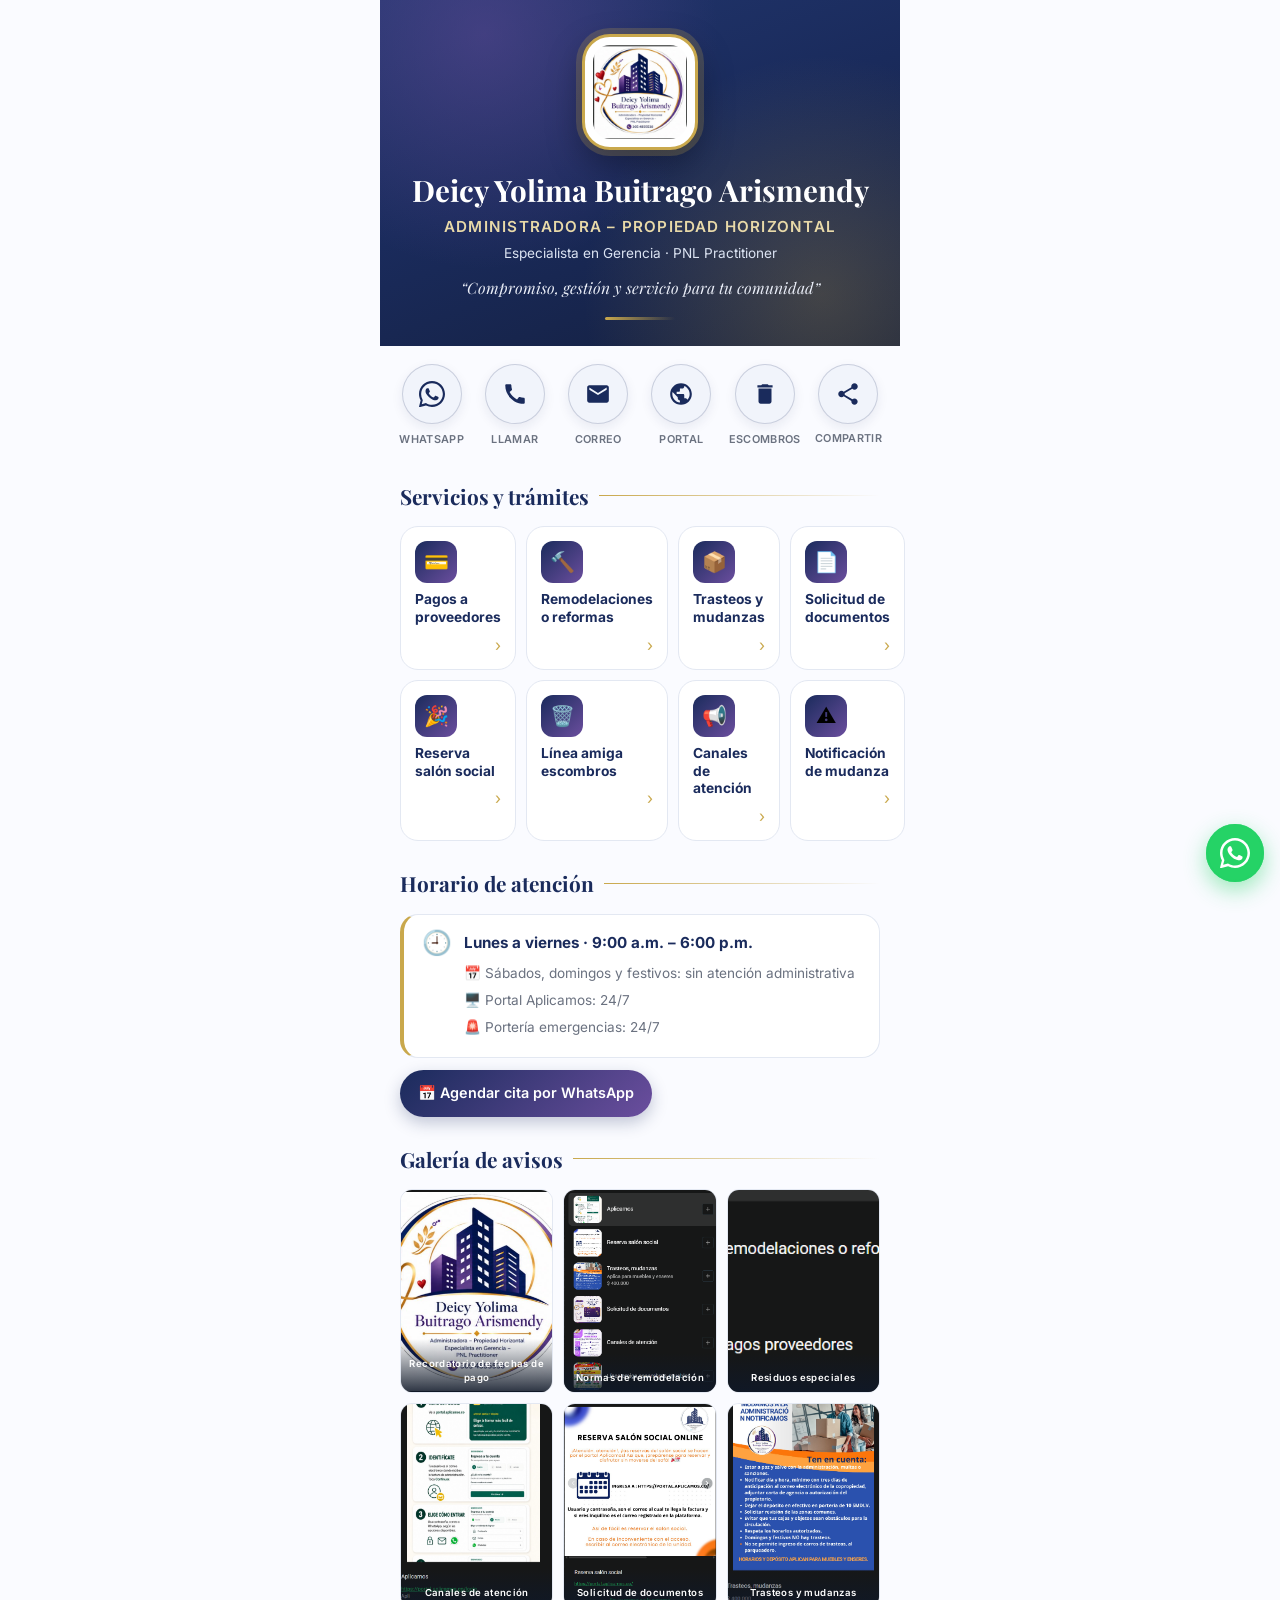
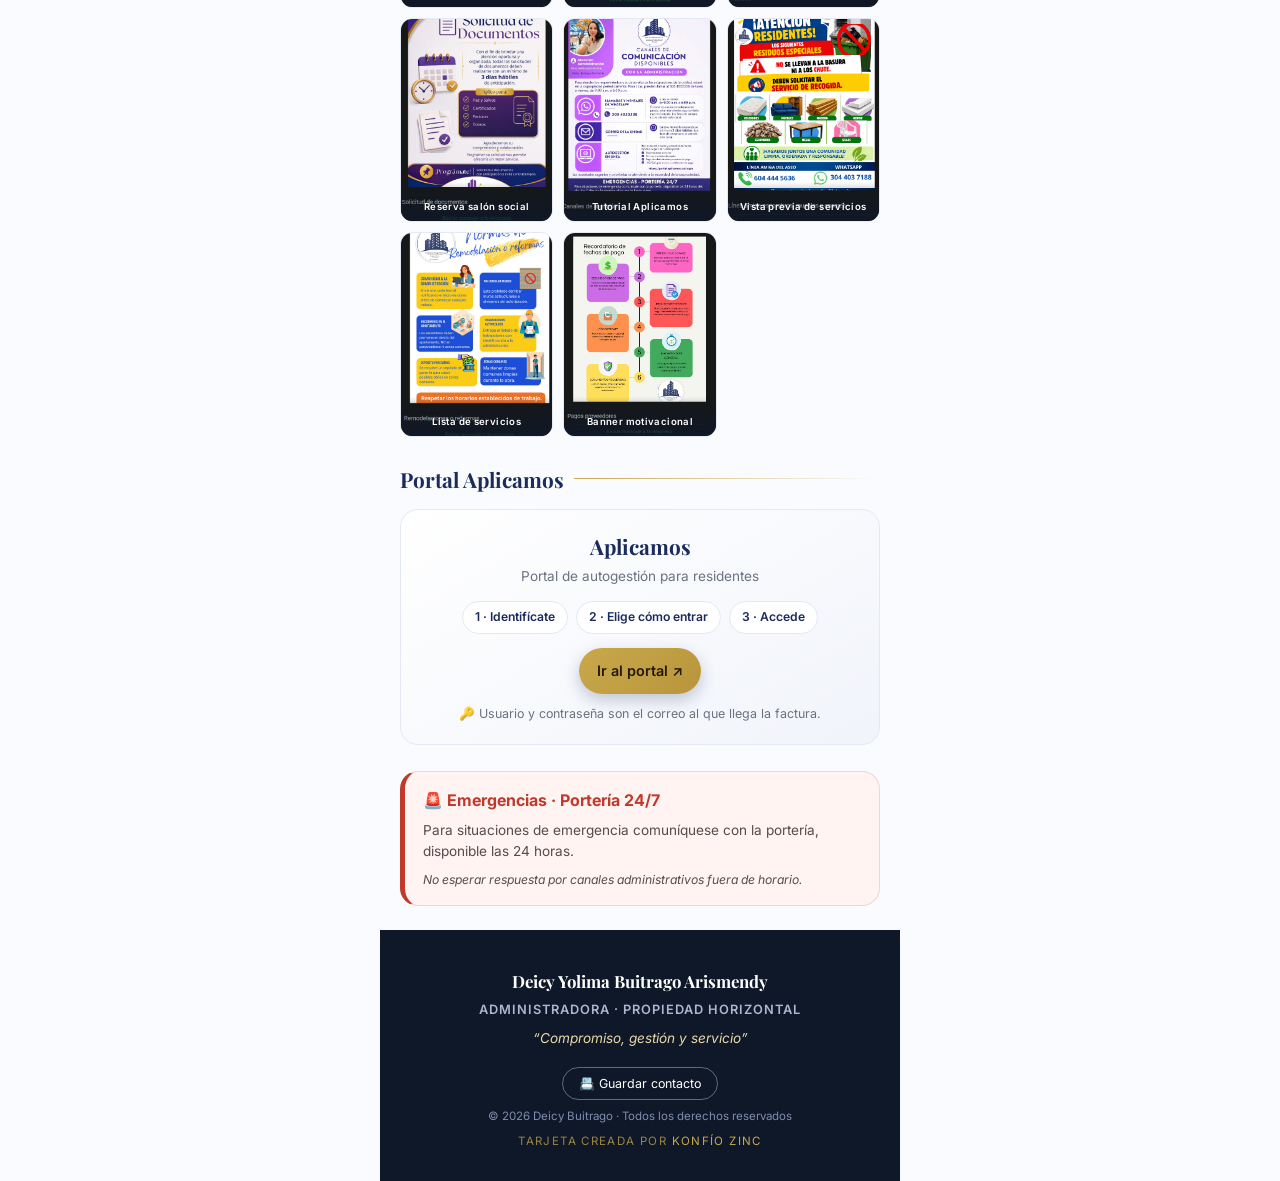
==== index.html @ 962574dc "Rediseño completo de la tarjeta Deicy Buitrago: PWA, servicios, horario, galería de avisos y portal " ====
<!DOCTYPE html>
<html lang="es">
<head>
<meta charset="UTF-8">
<meta name="viewport" content="width=device-width, initial-scale=1.0">
<title>Deicy Buitrago · Administradora Propiedad Horizontal</title>
<meta name="description" content="Tarjeta digital de Deicy Yolima Buitrago Arismendy, administradora de propiedad horizontal. Canales de atención, trámites, horarios y portal de autogestión.">
<meta name="theme-color" content="#1A2B5C">
<meta property="og:title" content="Deicy Buitrago · Administradora Propiedad Horizontal">
<meta property="og:description" content="Compromiso, gestión y servicio para tu comunidad. Canales de atención y trámites.">
<meta property="og:type" content="profile">
<meta property="og:image" content="assets/logo/logo-deicy.png">
<link rel="manifest" href="manifest.json">
<link rel="icon" type="image/png" href="assets/logo/icon-192.png">
<link rel="apple-touch-icon" href="assets/logo/icon-192.png">
<link rel="preconnect" href="https://fonts.googleapis.com">
<link rel="preconnect" href="https://fonts.gstatic.com" crossorigin>
<link href="https://fonts.googleapis.com/css2?family=Playfair+Display:wght@500;600;700&family=Inter:wght@400;500;600;700&display=swap" rel="stylesheet">
<style>
:root{
  --azul:#1A2B5C;
  --azul-osc:#0F1828;
  --morado:#6B4E9E;
  --dorado:#C9A84C;
  --dorado-suave:#E8D9A8;
  --fondo:#FAFBFF;
  --fondo-suave:#F1F4FB;
  --texto:#1A2B5C;
  --texto-sec:#6B7280;
  --blanco:#ffffff;
  --rojo:#C0392B;
  --borde:#E3E8F2;
  --radio:18px;
  --sombra:0 10px 30px rgba(26,43,92,.10);
  --t-titulo:'Playfair Display',serif;
  --t-cuerpo:'Inter',system-ui,sans-serif;
}
*{box-sizing:border-box;margin:0;padding:0}
html{scroll-behavior:smooth}
body{font-family:var(--t-cuerpo);background:var(--fondo);color:var(--texto);line-height:1.55;display:flex;justify-content:center}
button{font-family:var(--t-cuerpo)}
a{text-decoration:none;color:inherit}
img{max-width:100%}
:focus-visible{outline:3px solid var(--morado);outline-offset:2px;border-radius:6px}
.contenedor{width:100%;max-width:520px;min-height:100vh;background:var(--fondo)}

/* ── HERO ── */
.hero{position:relative;overflow:hidden;text-align:center;padding:34px 22px 26px;background:linear-gradient(160deg,#22366e 0%,var(--azul) 45%,#141f3e 100%);color:#fff}
.hero::before{content:"";position:absolute;inset:0;background:radial-gradient(circle at 20% 10%,rgba(107,78,158,.45),transparent 45%),radial-gradient(circle at 85% 85%,rgba(201,168,76,.25),transparent 45%)}
.hero *{position:relative}
.logo-hero{width:116px;height:116px;border-radius:28px;object-fit:contain;background:#fff;padding:8px;border:3px solid var(--dorado);box-shadow:0 0 0 6px rgba(201,168,76,.22),0 14px 34px rgba(0,0,0,.35)}
.nombre{font-family:var(--t-titulo);font-size:1.85rem;font-weight:700;margin-top:16px;line-height:1.15}
.cargo{font-size:.95rem;font-weight:600;letter-spacing:.08em;text-transform:uppercase;color:var(--dorado-suave);margin-top:8px}
.credenciales{font-size:.85rem;color:#dbe3f2;margin-top:5px}
.lema{font-family:var(--t-titulo);font-style:italic;font-size:.98rem;color:#e9edf7;margin-top:12px;padding:0 6px}
.sep{width:70px;height:3px;background:linear-gradient(90deg,var(--dorado),transparent);margin:16px auto 0;border-radius:3px}

/* ── ACCIONES ── */
.acciones{display:grid;grid-template-columns:repeat(3,1fr);gap:12px;padding:18px 16px 6px}
.accion{display:flex;flex-direction:column;align-items:center;gap:7px;cursor:pointer;background:none;border:none}
.icono-accion{width:60px;height:60px;border-radius:50%;display:flex;align-items:center;justify-content:center;background:var(--fondo-suave);border:1.5px solid rgba(26,43,92,.18);color:var(--azul);transition:transform .2s,box-shadow .2s,border-color .2s;box-shadow:0 4px 12px rgba(26,43,92,.08)}
.icono-accion svg{width:26px;height:26px}
.accion:hover .icono-accion{transform:translateY(-3px);border-color:var(--dorado);box-shadow:0 10px 22px rgba(26,43,92,.16)}
.accion-label{font-size:.68rem;font-weight:600;letter-spacing:.03em;text-align:center;color:var(--texto-sec);text-transform:uppercase}

/* ── SECCIONES ── */
.seccion{padding:26px 20px 0}
.titulo-seccion{font-family:var(--t-titulo);font-size:1.3rem;font-weight:700;color:var(--azul);display:flex;align-items:center;gap:10px;margin-bottom:14px}
.titulo-seccion::after{content:"";flex:1;height:1px;background:linear-gradient(90deg,var(--dorado),transparent)}

/* Servicios */
.grid-servicios{display:grid;grid-template-columns:repeat(2,1fr);gap:10px}
.servicio{display:flex;flex-direction:column;align-items:flex-start;gap:8px;background:#fff;border:1px solid var(--borde);border-radius:var(--radio);padding:14px;cursor:pointer;transition:transform .18s,box-shadow .18s,border-color .18s;text-align:left}
.servicio:hover{transform:translateY(-3px);box-shadow:var(--sombra);border-color:var(--dorado)}
.servicio-icono{width:42px;height:42px;border-radius:12px;background:linear-gradient(135deg,var(--azul),var(--morado));display:flex;align-items:center;justify-content:center;font-size:20px}
.servicio h3{font-size:.86rem;font-weight:700;color:var(--azul);line-height:1.3}
.servicio .flecha{margin-left:auto;color:var(--dorado);font-size:1rem}

/* Tarjeta horario */
.tarjeta-info{background:#fff;border:1px solid var(--borde);border-left:4px solid var(--dorado);border-radius:var(--radio);padding:16px 18px;display:flex;gap:12px;align-items:flex-start}
.tarjeta-info .icono{font-size:1.5rem;line-height:1}
.tarjeta-info h4{font-size:.95rem;color:var(--azul);margin-bottom:6px}
.tarjeta-info ul{list-style:none}
.tarjeta-info li{font-size:.85rem;color:var(--texto-sec);padding:3px 0}
.boton{display:inline-flex;align-items:center;gap:8px;background:linear-gradient(135deg,var(--azul),var(--morado));color:#fff;border:none;padding:12px 18px;border-radius:30px;font-weight:600;font-size:.9rem;cursor:pointer;box-shadow:0 6px 16px rgba(26,43,92,.25);transition:transform .18s,box-shadow .18s}
.boton:hover{transform:translateY(-2px);box-shadow:0 10px 24px rgba(26,43,92,.35)}
.boton-dorado{background:linear-gradient(135deg,var(--dorado),#b8953a);color:#231a04}

/* Galería */
.grid-galeria{display:grid;grid-template-columns:repeat(3,1fr);gap:10px}
.item-galeria{position:relative;border-radius:12px;overflow:hidden;border:1px solid var(--borde);background:#fff;cursor:pointer;aspect-ratio:3/4;transition:transform .18s,box-shadow .18s}
.item-galeria:hover{transform:translateY(-3px);box-shadow:var(--sombra)}
.item-galeria img{width:100%;height:100%;object-fit:cover;display:block}
.item-galeria .pie{position:absolute;left:0;right:0;bottom:0;padding:18px 6px 6px;background:linear-gradient(transparent,rgba(15,24,40,.88));color:#fff;font-size:.6rem;font-weight:600;text-align:center;letter-spacing:.04em}

/* Portal Aplicamos */
.portal{background:linear-gradient(150deg,#fff 0%,var(--fondo-suave) 100%);border:1px solid var(--borde);border-radius:var(--radio);padding:20px;text-align:center}
.portal .marca{font-family:var(--t-titulo);font-size:1.3rem;font-weight:700;color:var(--azul)}
.portal .pasos{display:flex;gap:8px;justify-content:center;flex-wrap:wrap;margin:14px 0}
.paso{background:#fff;border:1px solid var(--borde);border-radius:30px;padding:6px 12px;font-size:.76rem;font-weight:600;color:var(--azul)}
.portal .nota{font-size:.78rem;color:var(--texto-sec);margin-top:10px}

/* Emergencias */
.emergencia{background:#FFF4F2;border:1px solid #F3D6D1;border-left:5px solid var(--rojo);border-radius:var(--radio);padding:16px 18px}
.emergencia h3{color:var(--rojo);font-size:1rem;margin-bottom:8px}
.emergencia p{font-size:.85rem;color:#5b4a47}
.emergencia .nota{margin-top:8px;font-size:.76rem;font-style:italic}

/* Footer */
.footer{text-align:center;padding:26px 20px 30px;margin-top:24px;background:var(--azul-osc);color:#cdd6ea}
.footer .nombre{font-family:var(--t-titulo);font-size:1.05rem;color:#fff}
.footer .cargo{font-size:.8rem;color:#aab6d2}
.footer .frase{font-style:italic;font-size:.85rem;color:var(--dorado-suave);margin:8px 0}
.footer .copy{font-size:.72rem;color:#7e8cb0;margin-top:8px}
.footer .konfio{font-size:.72rem;color:rgba(201,168,76,.75);margin-top:8px;letter-spacing:.12em;text-transform:uppercase}
.footer .konfio a{color:var(--dorado)}
.btn-vcard{display:inline-block;margin-top:10px;background:transparent;border:1px solid rgba(255,255,255,.35);color:#fff;padding:8px 16px;border-radius:30px;font-size:.78rem;cursor:pointer}

/* WhatsApp flotante */
.wa{position:fixed;right:16px;bottom:18px;z-index:60;width:58px;height:58px;border-radius:50%;background:#25D366;display:flex;align-items:center;justify-content:center;box-shadow:0 8px 22px rgba(37,211,102,.45)}
.wa svg{width:30px;height:30px;fill:#fff}
.wa::before,.wa::after{content:"";position:absolute;inset:0;border-radius:50%;border:2px solid rgba(37,211,102,.6);animation:anillo 2.2s ease-out infinite}
.wa::after{animation-delay:1.1s;border-color:rgba(37,211,102,.4)}
@keyframes anillo{0%{transform:scale(1);opacity:.8}100%{transform:scale(1.8);opacity:0}}

/* ── MODAL ── */
.overlay{position:fixed;inset:0;z-index:200;background:rgba(10,16,32,.72);display:none;align-items:flex-end;justify-content:center;backdrop-filter:blur(4px)}
.overlay.activo{display:flex}
.sheet{width:100%;max-width:520px;max-height:86vh;overflow-y:auto;background:#fff;border-top:3px solid var(--dorado);border-radius:22px 22px 0 0;padding:20px 20px 34px;animation:subir .3s ease}
@keyframes subir{from{transform:translateY(100%)}to{transform:translateY(0)}}
.sheet .cerrar{margin-left:auto;display:block;background:var(--fondo-suave);border:none;border-radius:50%;width:32px;height:32px;font-size:1rem;cursor:pointer;color:var(--texto-sec)}
.sheet .modal-icono{width:54px;height:54px;border-radius:14px;background:linear-gradient(135deg,var(--azul),var(--morado));display:flex;align-items:center;justify-content:center;font-size:26px}
.sheet h3{font-family:var(--t-titulo);font-size:1.25rem;color:var(--azul);margin:10px 0 6px}
.sheet .desc{font-size:.9rem;color:var(--texto-sec)}
.sheet .puntos{margin:12px 0 16px;list-style:none}
.sheet .puntos li{position:relative;padding:6px 0 6px 20px;font-size:.88rem;color:var(--texto)}
.sheet .puntos li::before{content:"◆";position:absolute;left:0;color:var(--dorado);font-size:.7rem;top:9px}
.sheet .imagen-grande{width:100%;border-radius:14px;border:1px solid var(--borde)}
.sheet .sub-galeria{font-size:.82rem;color:var(--texto-sec);margin-top:8px}

@media(min-width:768px){
  .overlay{align-items:center;padding:20px}
  .sheet{border-radius:22px;border:1px solid var(--borde)}
  .acciones{grid-template-columns:repeat(6,1fr)}
  .grid-servicios{grid-template-columns:repeat(4,1fr)}
}
@media(max-width:640px){
  .grid-galeria{grid-template-columns:repeat(2,1fr)}
}
@media(prefers-reduced-motion:reduce){
  *{animation:none!important;transition:none!important}
}
</style>
</head>
<body>
<div class="contenedor">

  <!-- HERO -->
  <header class="hero">
    <img class="logo-hero" src="assets/logo/logo-deicy.png" alt="Logo de Deicy Buitrago" decoding="async"
         onerror="this.src='data:image/svg+xml,%3Csvg xmlns=%22http://www.w3.org/2000/svg%22 width=%22200%22 height=%22200%22%3E%3Crect width=%22200%22 height=%22200%22 fill=%22%231A2B5C%22/%3E%3Ctext x=%22100%22 y=%22110%22 font-size=%2250%22 font-family=%22Georgia%22 fill=%22%23C9A84C%22 text-anchor=%22middle%22 font-weight=%22bold%22%3EDB%3C/text%3E%3C/svg%3E'">
    <h1 class="nombre" id="c-nombre">Deicy Yolima Buitrago Arismendy</h1>
    <p class="cargo" id="c-cargo">Administradora · Propiedad Horizontal</p>
    <p class="credenciales" id="c-credenciales">Especialista en Gerencia · PNL Practitioner</p>
    <p class="lema" id="c-lema">“Compromiso, gestión y servicio para tu comunidad”</p>
    <div class="sep"></div>
  </header>

  <!-- ACCIONES -->
  <nav class="acciones" aria-label="Acciones de contacto">
    <a class="accion" href="https://wa.me/573054855538?text=Hola%20Deicy%2C%20necesito%20asesor%C3%ADa" target="_blank" rel="noopener">
      <span class="icono-accion"><svg viewBox="0 0 24 24" fill="currentColor"><path d="M12 0C5.37 0 0 5.37 0 12c0 2.13.56 4.13 1.53 5.86L.06 23.5a.5.5 0 0 0 .61.63l5.79-1.52A11.95 11.95 0 0 0 12 24c6.63 0 12-5.37 12-12S18.63 0 12 0zm0 22c-1.91 0-3.7-.51-5.23-1.41l-.38-.22-3.88 1.02 1.04-3.78-.24-.39A9.96 9.96 0 0 1 2 12C2 6.48 6.48 2 12 2s10 4.48 10 10-4.48 10-10 10zm5.47-7.38c-.3-.15-1.76-.87-2.03-.97-.27-.1-.47-.15-.67.15-.2.3-.77.97-.94 1.16-.17.2-.35.22-.64.08-.3-.15-1.26-.46-2.39-1.48-.88-.79-1.48-1.76-1.65-2.06-.17-.3-.02-.46.13-.6.13-.14.3-.35.44-.52.15-.18.2-.3.3-.5.1-.2.05-.37-.03-.52-.07-.15-.67-1.61-.92-2.21-.24-.58-.49-.5-.67-.51h-.57c-.2 0-.52.07-.79.37-.27.3-1.04 1.02-1.04 2.48s1.07 2.88 1.21 3.07c.15.2 2.1 3.2 5.08 4.49.71.31 1.26.49 1.69.63.71.23 1.36.2 1.87.12.57-.09 1.76-.72 2-1.41.25-.7.25-1.29.17-1.41-.07-.13-.27-.2-.57-.35z"/></svg></span>
      <span class="accion-label">WhatsApp</span>
    </a>
    <a class="accion" href="tel:+573054855538">
      <span class="icono-accion"><svg viewBox="0 0 24 24" fill="currentColor"><path d="M20.01 15.38c-1.23 0-2.42-.2-3.53-.56-.35-.12-.74-.03-1.01.24l-1.57 1.97c-2.83-1.35-5.48-3.9-6.89-6.83l1.95-1.66c.27-.28.35-.67.24-1.02-.37-1.12-.56-2.3-.56-3.53 0-.54-.45-.99-.99-.99H4.19C3.65 3 3 3.24 3 3.99 3 13.28 10.73 21 20.01 21c.71 0 .99-.63.99-1.18v-3.45c0-.54-.45-.99-.99-.99z"/></svg></span>
      <span class="accion-label">Llamar</span>
    </a>
    <a class="accion" href="mailto:administracion@deicybuitrago.com">
      <span class="icono-accion"><svg viewBox="0 0 24 24" fill="currentColor"><path d="M20 4H4c-1.1 0-2 .9-2 2v12c0 1.1.9 2 2 2h16c1.1 0 2-.9 2-2V6c0-1.1-.9-2-2-2zm0 4-8 5-8-5V6l8 5 8-5v2z"/></svg></span>
      <span class="accion-label">Correo</span>
    </a>
    <a class="accion" href="https://portal.aplicamos.co/login" target="_blank" rel="noopener">
      <span class="icono-accion"><svg viewBox="0 0 24 24" fill="currentColor"><path d="M12 2C6.48 2 2 6.48 2 12s4.48 10 10 10 10-4.48 10-10S17.52 2 12 2zm-1 17.93c-3.95-.49-7-3.85-7-7.93 0-.62.08-1.21.21-1.79L9 15v1c0 1.1.9 2 2 2v1.93zm6.9-2.54c-.26-.81-1-1.39-1.9-1.39h-1v-3c0-.55-.45-1-1-1H8v-2h2c.55 0 1-.45 1-1V7h2c1.1 0 2-.9 2-2v-.41c2.93 1.19 5 4.06 5 7.41 0 2.08-.8 3.97-2.1 5.39z"/></svg></span>
      <span class="accion-label">Portal</span>
    </a>
    <a class="accion" href="https://wa.me/573044037188?text=Hola%2C%20necesito%20recoger%20escombros" target="_blank" rel="noopener">
      <span class="icono-accion"><svg viewBox="0 0 24 24" fill="currentColor"><path d="M6 19c0 1.1.9 2 2 2h8c1.1 0 2-.9 2-2V7H6v12zM19 4h-3.5l-1-1h-5l-1 1H5v2h14V4z"/></svg></span>
      <span class="accion-label">Escombros</span>
    </a>
    <button class="accion" type="button" id="btnCompartir">
      <span class="icono-accion"><svg viewBox="0 0 24 24" fill="currentColor"><path d="M18 16.08c-.76 0-1.44.3-1.96.77L8.91 12.7c.05-.23.09-.46.09-.7s-.04-.47-.09-.7l7.05-4.11c.54.5 1.25.81 2.04.81 1.66 0 3-1.34 3-3s-1.34-3-3-3-3 1.34-3 3c0 .24.04.47.09.7L8.04 9.81C7.5 9.31 6.79 9 6 9c-1.66 0-3 1.34-3 3s1.34 3 3 3c.79 0 1.5-.31 2.04-.81l7.12 4.16c-.05.21-.08.43-.08.65 0 1.61 1.31 2.92 2.92 2.92s2.92-1.31 2.92-2.92-1.31-2.92-2.92-2.92z"/></svg></span>
      <span class="accion-label">Compartir</span>
    </button>
  </nav>

  <!-- SERVICIOS -->
  <section class="seccion" aria-labelledby="titulo-servicios">
    <h2 class="titulo-seccion" id="titulo-servicios">Servicios y trámites</h2>
    <div class="grid-servicios" id="gridServicios"></div>
  </section>

  <!-- HORARIO -->
  <section class="seccion" aria-labelledby="titulo-horario">
    <h2 class="titulo-seccion" id="titulo-horario">Horario de atención</h2>
    <div class="tarjeta-info">
      <span class="icono" aria-hidden="true">🕘</span>
      <div>
        <h4>Lunes a viernes · 9:00 a.m. – 6:00 p.m.</h4>
        <ul>
          <li>📅 Sábados, domingos y festivos: sin atención administrativa</li>
          <li>🖥️ Portal Aplicamos: 24/7</li>
          <li>🚨 Portería emergencias: 24/7</li>
        </ul>
      </div>
    </div>
    <a class="boton" style="margin-top:12px;" href="https://wa.me/573054855538?text=Hola%20Deicy%2C%20quisiera%20agendar%20una%20cita" target="_blank" rel="noopener">📅 Agendar cita por WhatsApp</a>
  </section>

  <!-- GALERÍA -->
  <section class="seccion" aria-labelledby="titulo-galeria">
    <h2 class="titulo-seccion" id="titulo-galeria">Galería de avisos</h2>
    <div class="grid-galeria" id="gridGaleria"></div>
  </section>

  <!-- PORTAL APLICAMOS -->
  <section class="seccion" aria-labelledby="titulo-portal">
    <h2 class="titulo-seccion" id="titulo-portal">Portal Aplicamos</h2>
    <div class="portal">
      <div class="marca">Aplicamos</div>
      <p class="desc" style="font-size:.85rem;color:var(--texto-sec);margin-top:4px;">Portal de autogestión para residentes</p>
      <div class="pasos">
        <span class="paso">1 · Identifícate</span>
        <span class="paso">2 · Elige cómo entrar</span>
        <span class="paso">3 · Accede</span>
      </div>
      <a class="boton boton-dorado" href="https://portal.aplicamos.co/login" target="_blank" rel="noopener">Ir al portal ↗</a>
      <p class="nota">🔑 Usuario y contraseña son el correo al que llega la factura.</p>
    </div>
  </section>

  <!-- EMERGENCIAS -->
  <section class="seccion" aria-labelledby="titulo-emergencia">
    <div class="emergencia">
      <h3 id="titulo-emergencia">🚨 Emergencias · Portería 24/7</h3>
      <p>Para situaciones de emergencia comuníquese con la portería, disponible las 24 horas.</p>
      <p class="nota">No esperar respuesta por canales administrativos fuera de horario.</p>
    </div>
  </section>

  <!-- FOOTER -->
  <footer class="footer">
    <div class="nombre">Deicy Yolima Buitrago Arismendy</div>
    <div class="cargo">Administradora · Propiedad Horizontal</div>
    <div class="frase">“Compromiso, gestión y servicio”</div>
    <button class="btn-vcard" type="button" id="btnVcard">📇 Guardar contacto</button>
    <div class="copy">© <span id="anio"></span> Deicy Buitrago · Todos los derechos reservados</div>
    <div class="konfio">Tarjeta creada por <a href="https://konfiozinc.github.io" target="_blank" rel="noopener">KONFÍO ZINC</a></div>
  </footer>

</div>

<!-- WHATSAPP FLOTANTE -->
<a class="wa" href="https://wa.me/573054855538?text=Hola%20Deicy%2C%20necesito%20asesor%C3%ADa" target="_blank" rel="noopener" aria-label="WhatsApp administración">
  <svg viewBox="0 0 24 24"><path d="M12 0C5.37 0 0 5.37 0 12c0 2.13.56 4.13 1.53 5.86L.06 23.5a.5.5 0 0 0 .61.63l5.79-1.52A11.95 11.95 0 0 0 12 24c6.63 0 12-5.37 12-12S18.63 0 12 0zm0 22c-1.91 0-3.7-.51-5.23-1.41l-.38-.22-3.88 1.02 1.04-3.78-.24-.39A9.96 9.96 0 0 1 2 12C2 6.48 6.48 2 12 2s10 4.48 10 10-4.48 10-10 10zm5.47-7.38c-.3-.15-1.76-.87-2.03-.97-.27-.1-.47-.15-.67.15-.2.3-.77.97-.94 1.16-.17.2-.35.22-.64.08-.3-.15-1.26-.46-2.39-1.48-.88-.79-1.48-1.76-1.65-2.06-.17-.3-.02-.46.13-.6.13-.14.3-.35.44-.52.15-.18.2-.3.3-.5.1-.2.05-.37-.03-.52-.07-.15-.67-1.61-.92-2.21-.24-.58-.49-.5-.67-.51h-.57c-.2 0-.52.07-.79.37-.27.3-1.04 1.02-1.04 2.48s1.07 2.88 1.21 3.07c.15.2 2.1 3.2 5.08 4.49.71.31 1.26.49 1.69.63.71.23 1.36.2 1.87.12.57-.09 1.76-.72 2-1.41.25-.7.25-1.29.17-1.41-.07-.13-.27-.2-.57-.35z"/></svg>
</a>

<!-- MODAL -->
<div class="overlay" id="overlay" role="dialog" aria-modal="true" aria-label="Detalle">
  <div class="sheet">
    <button class="cerrar" id="btnCerrar" type="button" aria-label="Cerrar">✕</button>
    <div id="modalBody"></div>
  </div>
</div>

<script>
'use strict';
// ── Datos por defecto (espejo de data/*.json; se sobreescriben si hay servidor) ──
var CONFIG = {
  nombre: 'Deicy Yolima Buitrago Arismendy',
  cargo: 'Administradora · Propiedad Horizontal',
  credenciales: 'Especialista en Gerencia · PNL Practitioner',
  lema: 'Compromiso, gestión y servicio para tu comunidad',
  telefono: '3054855538',
  whatsapp: '573054855538',
  fijo: '6044445636',
  whatsappEscombros: '573044037188',
  email: 'administracion@deicybuitrago.com',
  portal: { nombre: 'Aplicamos', descripcion: 'Portal de autogestión para residentes', nota: 'Usuario y contraseña son el correo al que llega la factura', url: 'https://portal.aplicamos.co/login' },
  horario: { dias: 'Lunes a viernes', hora: '9:00 a.m. – 6:00 p.m.', nota: 'Sábados, domingos y festivos sin atención administrativa' },
  emergencias: { titulo: 'Emergencias · Portería 24/7', descripcion: 'Para situaciones de emergencia comuníquese con la portería, disponible las 24 horas.', nota: 'No esperar respuesta por canales administrativos fuera de horario.' },
  marca: 'KONFÍO ZINC',
  konfioUrl: 'https://konfiozinc.github.io'
};

var SERVICIOS = [
  { id:'pagos', icono:'💳', titulo:'Pagos a proveedores', descripcion:'Ciclos de pago, requisitos y envío de facturas.', puntos:['Ciclos de pago','Requisitos para radicar facturas','Envío de soportes al correo','Seguimiento del estado'] },
  { id:'remodelaciones', icono:'🔨', titulo:'Remodelaciones o reformas', descripcion:'Normas, permisos y depósitos para obras.', puntos:['Normas internas','Permisos y autorización','Depósito de garantía','Horarios permitidos'] },
  { id:'trasteos', icono:'📦', titulo:'Trasteos y mudanzas', descripcion:'Horarios, depósito y requisitos.', puntos:['Horarios autorizados','Depósito (10 SMDLV)','Reserva de ascensor','Notificación previa'] },
  { id:'documentos', icono:'📄', titulo:'Solicitud de documentos', descripcion:'Paz y salvo, certificados, facturas y cobros.', puntos:['Paz y salvo','Certificados','Facturas y cobros','Entrega en 3 días hábiles'] },
  { id:'salon', icono:'🎉', titulo:'Reserva salón social', descripcion:'Reserva del salón por el portal Aplicamos.', puntos:['Reserva por Aplicamos','Disponibilidad y tarifas','Reglas de uso','Depósito y entrega'] },
  { id:'escombros', icono:'🗑️', titulo:'Línea amiga escombros', descripcion:'Recolección de residuos voluminosos y especiales.', puntos:['Colchones','Muebles','Madera e icopor','Escombros y residuos'] },
  { id:'canales', icono:'📢', titulo:'Canales de atención', descripcion:'Formas de contactar y autogestionar trámites.', puntos:['WhatsApp administración','Llamada y línea fija','Correo electrónico','Autogestión por Aplicamos'] },
  { id:'mudanza', icono:'⚠️', titulo:'Notificación de mudanza', descripcion:'Requisitos, depósitos y horarios.', puntos:['Notificar con anticipación','Requisitos y documentos','Depósitos y horarios','Coordinación de accesos'] }
];

var GALERIA = [
  { src: 'assets/galeria/aviso-02.png', titulo: 'Recordatorio de fechas de pago', descripcion: 'Ciclos de pago y documentos requeridos' },
  { src: 'assets/galeria/aviso-03.png', titulo: 'Normas de remodelación', descripcion: 'Reglas y permisos para obras en el apartamento' },
  { src: 'assets/galeria/aviso-04.png', titulo: 'Residuos especiales', descripcion: 'Cómo desechar colchones, muebles, madera, icopor y escombros' },
  { src: 'assets/galeria/aviso-05.png', titulo: 'Canales de atención', descripcion: 'WhatsApp, llamadas, correo y autogestión en línea' },
  { src: 'assets/galeria/aviso-06.png', titulo: 'Solicitud de documentos', descripcion: 'Paz y salvo, certificados, facturas y cobros (3 días hábiles)' },
  { src: 'assets/galeria/aviso-07.png', titulo: 'Trasteos y mudanzas', descripcion: 'Requisitos, depósito 10 SMDLV y horarios autorizados' },
  { src: 'assets/galeria/aviso-08.png', titulo: 'Reserva salón social', descripcion: 'Cómo reservar el salón social por el portal Aplicamos' },
  { src: 'assets/galeria/aviso-09.png', titulo: 'Tutorial Aplicamos', descripcion: 'Guía paso a paso para ingresar al portal' },
  { src: 'assets/galeria/aviso-10.png', titulo: 'Vista previa de servicios', descripcion: 'Captura del menú con dos servicios' },
  { src: 'assets/galeria/aviso-11.png', titulo: 'Lista de servicios', descripcion: 'Captura completa de los servicios de la app' },
  { src: 'assets/galeria/aviso-12.png', titulo: 'Banner motivacional', descripcion: '“La vida es como un espejo” · foto de Deicy' }
];

// ── Utilidades ──
function $(id){ return document.getElementById(id); }
function escapar(t){ return String(t).replace(/&/g,'&amp;').replace(/</g,'&lt;').replace(/>/g,'&gt;'); }

// ── Carga externa (opcional, al servirse por HTTP) ──
function cargarDatos(){
  return Promise.all([
    fetch('data/configuracion.json').then(r => r.ok ? r.json() : null).catch(function(){ return null; }),
    fetch('data/servicios.json').then(r => r.ok ? r.json() : null).catch(function(){ return null; })
  ]).then(function(res){
    if (res[0]) CONFIG = Object.assign(CONFIG, res[0]);
    if (Array.isArray(res[1]) && res[1].length) SERVICIOS = res[1];
  });
}

// ── Render ──
function renderIdentidad(){
  $('c-nombre').textContent = CONFIG.nombre;
  $('c-cargo').textContent = CONFIG.cargo;
  $('c-credenciales').textContent = CONFIG.credenciales;
  $('c-lema').textContent = '“' + CONFIG.lema + '”';
  document.title = CONFIG.nombre.split(' ').slice(0,2).join(' ') + ' · ' + CONFIG.cargo;
}
function renderServicios(){
  var cont = $('gridServicios');
  cont.innerHTML = '';
  SERVICIOS.forEach(function(s){
    var btn = document.createElement('button');
    btn.className = 'servicio';
    btn.type = 'button';
    btn.setAttribute('aria-haspopup','dialog');
    btn.innerHTML = '<span class="servicio-icono" aria-hidden="true">' + s.icono + '</span>' +
      '<h3>' + escapar(s.titulo) + '</h3>' +
      '<span class="flecha" aria-hidden="true">›</span>';
    btn.addEventListener('click', function(){ abrirServicio(s); });
    cont.appendChild(btn);
  });
}
function renderGaleria(){
  var cont = $('gridGaleria');
  cont.innerHTML = '';
  GALERIA.forEach(function(g, i){
    var fig = document.createElement('figure');
    fig.className = 'item-galeria';
    fig.tabIndex = 0;
    fig.setAttribute('role','button');
    fig.setAttribute('aria-label', g.titulo);
    fig.innerHTML = '<img src="' + g.src + '" alt="' + escapar(g.titulo) + '" loading="lazy" decoding="async">' +
      '<figcaption class="pie">' + escapar(g.titulo) + '</figcaption>';
    fig.addEventListener('click', function(){ abrirGaleria(g); });
    fig.addEventListener('keydown', function(e){ if (e.key === 'Enter' || e.key === ' ') { e.preventDefault(); abrirGaleria(g); } });
    cont.appendChild(fig);
  });
}

// ── Modal ──
function abrirServicio(s){
  var msg = 'Hola Deicy, necesito información sobre ' + s.titulo;
  var puntos = s.puntos.map(function(p){ return '<li>' + escapar(p) + '</li>'; }).join('');
  $('modalBody').innerHTML =
    '<div class="modal-icono" aria-hidden="true">' + s.icono + '</div>' +
    '<h3>' + escapar(s.titulo) + '</h3>' +
    '<p class="desc">' + escapar(s.descripcion) + '</p>' +
    '<ul class="puntos">' + puntos + '</ul>' +
    '<a class="boton" href="https://wa.me/' + CONFIG.whatsapp + '?text=' + encodeURIComponent(msg) + '" target="_blank" rel="noopener">Consultar por WhatsApp</a>';
  $('overlay').classList.add('activo');
  document.body.style.overflow = 'hidden';
  $('btnCerrar').focus();
}
function abrirGaleria(g){
  $('modalBody').innerHTML =
    '<img class="imagen-grande" src="' + g.src + '" alt="' + escapar(g.titulo) + '">' +
    '<h3>' + escapar(g.titulo) + '</h3>' +
    '<p class="sub-galeria">' + escapar(g.descripcion) + '</p>';
  $('overlay').classList.add('activo');
  document.body.style.overflow = 'hidden';
  $('btnCerrar').focus();
}
function cerrarModal(){
  $('overlay').classList.remove('activo');
  document.body.style.overflow = '';
}

// ── Compartir / vCard ──
function compartir(){
  var url = window.location.href;
  if (navigator.share) {
    navigator.share({ title: CONFIG.nombre + ' · ' + CONFIG.cargo, text: CONFIG.lema, url: url }).catch(function(){});
  } else {
    if (navigator.clipboard && navigator.clipboard.writeText) {
      navigator.clipboard.writeText(url).then(function(){ alert('✅ Enlace copiado'); }).catch(function(){ prompt('Copia el enlace:', url); });
    } else { prompt('Copia el enlace:', url); }
  }
}
function guardarContacto(){
  var v = 'BEGIN:VCARD\nVERSION:3.0\nFN:' + CONFIG.nombre + '\nN:Buitrago Arismendy;Deicy Yolima;;;\nTITLE:' + CONFIG.cargo + '\nTEL;TYPE=CELL,VOICE:+57' + CONFIG.telefono + '\nTEL;TYPE=WORK,VOICE:+57' + CONFIG.fijo + '\nEMAIL:' + CONFIG.email + '\nURL:' + CONFIG.portal.url + '\nNOTE:' + CONFIG.lema + '\nEND:VCARD';
  var blob = new Blob([v], { type:'text/vcard;charset=utf-8' });
  var a = document.createElement('a');
  a.href = URL.createObjectURL(blob);
  a.download = 'Deicy_Buitrago.vcf';
  document.body.appendChild(a); a.click(); document.body.removeChild(a);
  setTimeout(function(){ URL.revokeObjectURL(a.href); }, 1200);
}

// ── Eventos ──
document.addEventListener('DOMContentLoaded', function(){
  $('btnCompartir').addEventListener('click', compartir);
  $('btnVcard').addEventListener('click', guardarContacto);
  $('btnCerrar').addEventListener('click', cerrarModal);
  $('overlay').addEventListener('click', function(e){ if (e.target === this) cerrarModal(); });
  document.addEventListener('keydown', function(e){ if (e.key === 'Escape') cerrarModal(); });
  $('anio').textContent = new Date().getFullYear();

  renderIdentidad();
  renderServicios();
  renderGaleria();
  cargarDatos().then(function(){ renderIdentidad(); renderServicios(); });

  if ('serviceWorker' in navigator) {
    window.addEventListener('load', function(){ navigator.serviceWorker.register('service-worker.js').catch(function(){}); });
  }
});
</script>
</body>
</html>
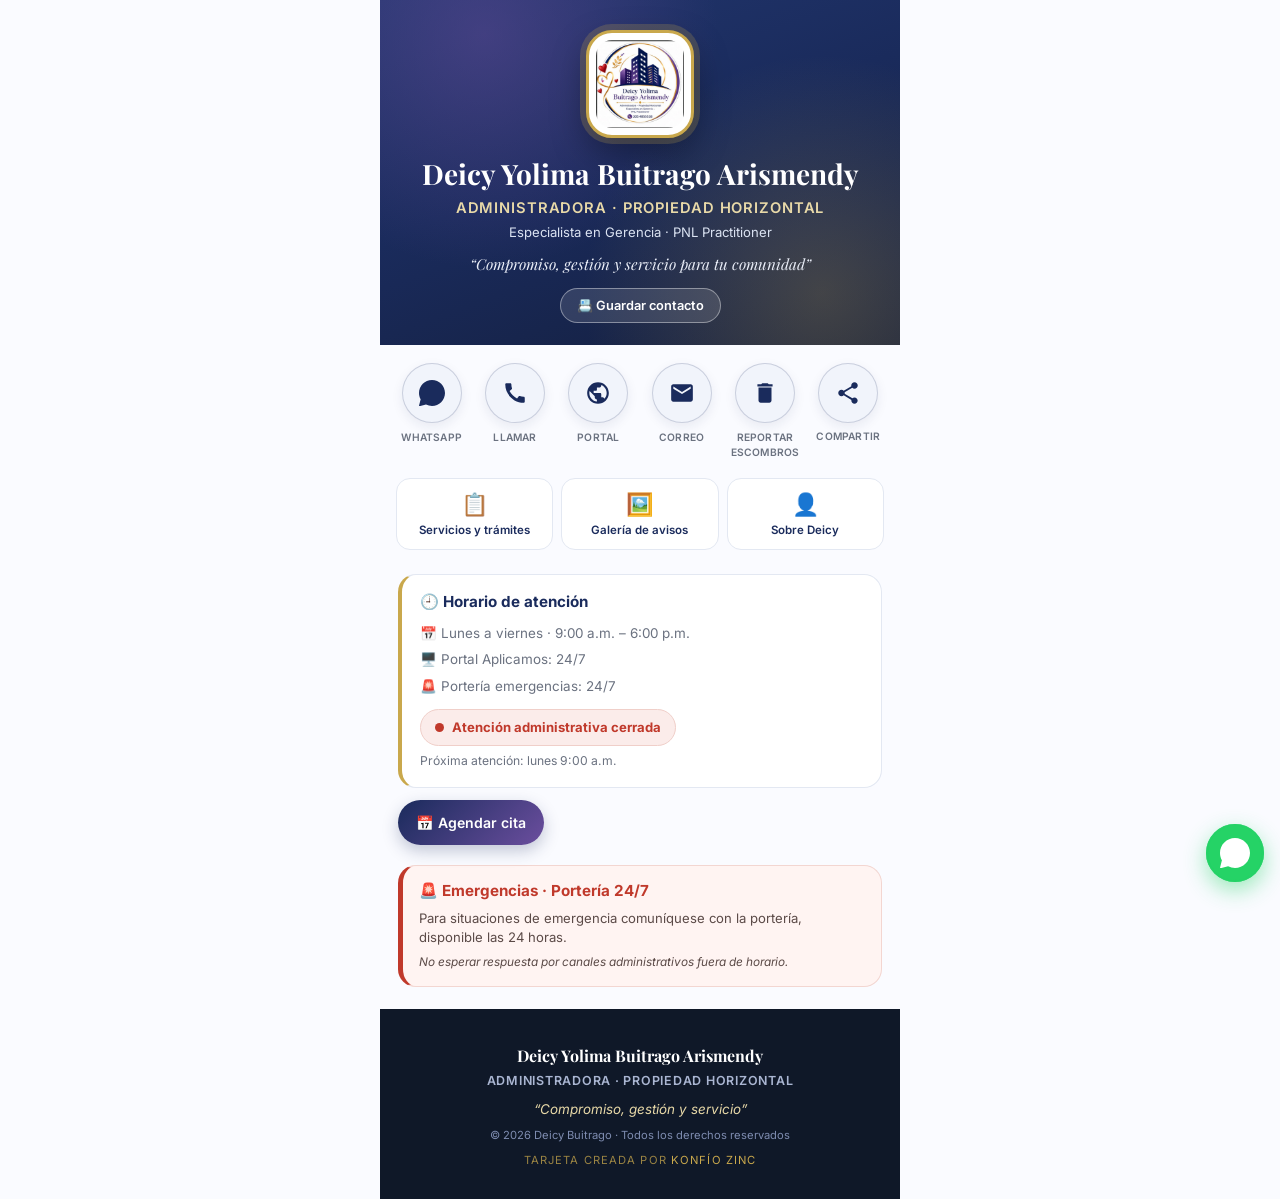
==== commit 665a748b: "Optimización: galería en carrusel modal, servicios en acordeón, jerarquía de acciones, sobre Deicy y" ====
--- a/index.html
+++ b/index.html
@@ -4,12 +4,14 @@
 <meta charset="UTF-8">
 <meta name="viewport" content="width=device-width, initial-scale=1.0">
 <title>Deicy Buitrago · Administradora Propiedad Horizontal</title>
-<meta name="description" content="Tarjeta digital de Deicy Yolima Buitrago Arismendy, administradora de propiedad horizontal. Canales de atención, trámites, horarios y portal de autogestión.">
+<meta name="description" content="Tarjeta digital de Deicy Yolima Buitrago Arismendy, administradora de propiedad horizontal. Contacto, trámites y portal de autogestión.">
 <meta name="theme-color" content="#1A2B5C">
+<link rel="canonical" href="https://konfiozinc.github.io/deicy-buitrago/">
 <meta property="og:title" content="Deicy Buitrago · Administradora Propiedad Horizontal">
-<meta property="og:description" content="Compromiso, gestión y servicio para tu comunidad. Canales de atención y trámites.">
+<meta property="og:description" content="Compromiso, gestión y servicio para tu comunidad.">
 <meta property="og:type" content="profile">
-<meta property="og:image" content="assets/logo/logo-deicy.png">
+<meta property="og:image" content="https://konfiozinc.github.io/deicy-buitrago/assets/logo/logo-deicy.png">
+<meta property="og:url" content="https://konfiozinc.github.io/deicy-buitrago/">
 <link rel="manifest" href="manifest.json">
 <link rel="icon" type="image/png" href="assets/logo/icon-192.png">
 <link rel="apple-touch-icon" href="assets/logo/icon-192.png">
@@ -18,103 +20,71 @@
 <link href="https://fonts.googleapis.com/css2?family=Playfair+Display:wght@500;600;700&family=Inter:wght@400;500;600;700&display=swap" rel="stylesheet">
 <style>
 :root{
-  --azul:#1A2B5C;
-  --azul-osc:#0F1828;
-  --morado:#6B4E9E;
-  --dorado:#C9A84C;
-  --dorado-suave:#E8D9A8;
-  --fondo:#FAFBFF;
-  --fondo-suave:#F1F4FB;
-  --texto:#1A2B5C;
-  --texto-sec:#6B7280;
-  --blanco:#ffffff;
-  --rojo:#C0392B;
-  --borde:#E3E8F2;
-  --radio:18px;
-  --sombra:0 10px 30px rgba(26,43,92,.10);
-  --t-titulo:'Playfair Display',serif;
-  --t-cuerpo:'Inter',system-ui,sans-serif;
+  --azul:#1A2B5C; --azul-osc:#0F1828; --morado:#6B4E9E;
+  --dorado:#C9A84C; --dorado-suave:#E8D9A8; --fondo:#FAFBFF; --fondo-suave:#F1F4FB;
+  --texto:#1A2B5C; --texto-sec:#6B7280; --blanco:#fff; --rojo:#C0392B; --verde:#1E7A46;
+  --borde:#E3E8F2; --radio:18px; --sombra:0 10px 30px rgba(26,43,92,.10);
+  --t-titulo:'Playfair Display',serif; --t-cuerpo:'Inter',system-ui,sans-serif;
 }
 *{box-sizing:border-box;margin:0;padding:0}
 html{scroll-behavior:smooth}
-body{font-family:var(--t-cuerpo);background:var(--fondo);color:var(--texto);line-height:1.55;display:flex;justify-content:center}
-button{font-family:var(--t-cuerpo)}
-a{text-decoration:none;color:inherit}
-img{max-width:100%}
+body{font-family:var(--t-cuerpo);background:var(--fondo);color:var(--texto);line-height:1.5;display:flex;justify-content:center}
+button{font-family:var(--t-cuerpo)} a{text-decoration:none;color:inherit} img{max-width:100%}
 :focus-visible{outline:3px solid var(--morado);outline-offset:2px;border-radius:6px}
 .contenedor{width:100%;max-width:520px;min-height:100vh;background:var(--fondo)}
 
-/* ── HERO ── */
-.hero{position:relative;overflow:hidden;text-align:center;padding:34px 22px 26px;background:linear-gradient(160deg,#22366e 0%,var(--azul) 45%,#141f3e 100%);color:#fff}
+/* HERO */
+.hero{position:relative;overflow:hidden;text-align:center;padding:30px 20px 22px;background:linear-gradient(160deg,#22366e 0%,var(--azul) 45%,#141f3e 100%);color:#fff}
 .hero::before{content:"";position:absolute;inset:0;background:radial-gradient(circle at 20% 10%,rgba(107,78,158,.45),transparent 45%),radial-gradient(circle at 85% 85%,rgba(201,168,76,.25),transparent 45%)}
 .hero *{position:relative}
-.logo-hero{width:116px;height:116px;border-radius:28px;object-fit:contain;background:#fff;padding:8px;border:3px solid var(--dorado);box-shadow:0 0 0 6px rgba(201,168,76,.22),0 14px 34px rgba(0,0,0,.35)}
-.nombre{font-family:var(--t-titulo);font-size:1.85rem;font-weight:700;margin-top:16px;line-height:1.15}
-.cargo{font-size:.95rem;font-weight:600;letter-spacing:.08em;text-transform:uppercase;color:var(--dorado-suave);margin-top:8px}
-.credenciales{font-size:.85rem;color:#dbe3f2;margin-top:5px}
-.lema{font-family:var(--t-titulo);font-style:italic;font-size:.98rem;color:#e9edf7;margin-top:12px;padding:0 6px}
-.sep{width:70px;height:3px;background:linear-gradient(90deg,var(--dorado),transparent);margin:16px auto 0;border-radius:3px}
-
-/* ── ACCIONES ── */
-.acciones{display:grid;grid-template-columns:repeat(3,1fr);gap:12px;padding:18px 16px 6px}
+.logo-hero{width:108px;height:108px;border-radius:26px;object-fit:contain;background:#fff;padding:7px;border:3px solid var(--dorado);box-shadow:0 0 0 6px rgba(201,168,76,.22),0 14px 34px rgba(0,0,0,.35)}
+.nombre{font-family:var(--t-titulo);font-size:1.75rem;font-weight:700;margin-top:14px;line-height:1.15}
+.cargo{font-size:.92rem;font-weight:600;letter-spacing:.06em;text-transform:uppercase;color:var(--dorado-suave);margin-top:7px}
+.credenciales{font-size:.82rem;color:#dbe3f2;margin-top:4px}
+.lema{font-family:var(--t-titulo);font-style:italic;font-size:.95rem;color:#e9edf7;margin-top:10px}
+.btn-vcard{display:inline-flex;align-items:center;gap:6px;margin-top:12px;background:rgba(255,255,255,.12);border:1px solid rgba(255,255,255,.4);color:#fff;padding:9px 16px;border-radius:30px;font-size:.8rem;font-weight:600;cursor:pointer}
+.btn-vcard:hover{background:rgba(255,255,255,.22)}
+
+/* ACCIONES PRINCIPALES */
+.acciones{display:grid;grid-template-columns:repeat(3,1fr);gap:12px;padding:18px 16px 4px}
 .accion{display:flex;flex-direction:column;align-items:center;gap:7px;cursor:pointer;background:none;border:none}
 .icono-accion{width:60px;height:60px;border-radius:50%;display:flex;align-items:center;justify-content:center;background:var(--fondo-suave);border:1.5px solid rgba(26,43,92,.18);color:var(--azul);transition:transform .2s,box-shadow .2s,border-color .2s;box-shadow:0 4px 12px rgba(26,43,92,.08)}
 .icono-accion svg{width:26px;height:26px}
 .accion:hover .icono-accion{transform:translateY(-3px);border-color:var(--dorado);box-shadow:0 10px 22px rgba(26,43,92,.16)}
-.accion-label{font-size:.68rem;font-weight:600;letter-spacing:.03em;text-align:center;color:var(--texto-sec);text-transform:uppercase}
-
-/* ── SECCIONES ── */
-.seccion{padding:26px 20px 0}
-.titulo-seccion{font-family:var(--t-titulo);font-size:1.3rem;font-weight:700;color:var(--azul);display:flex;align-items:center;gap:10px;margin-bottom:14px}
-.titulo-seccion::after{content:"";flex:1;height:1px;background:linear-gradient(90deg,var(--dorado),transparent)}
-
-/* Servicios */
-.grid-servicios{display:grid;grid-template-columns:repeat(2,1fr);gap:10px}
-.servicio{display:flex;flex-direction:column;align-items:flex-start;gap:8px;background:#fff;border:1px solid var(--borde);border-radius:var(--radio);padding:14px;cursor:pointer;transition:transform .18s,box-shadow .18s,border-color .18s;text-align:left}
-.servicio:hover{transform:translateY(-3px);box-shadow:var(--sombra);border-color:var(--dorado)}
-.servicio-icono{width:42px;height:42px;border-radius:12px;background:linear-gradient(135deg,var(--azul),var(--morado));display:flex;align-items:center;justify-content:center;font-size:20px}
-.servicio h3{font-size:.86rem;font-weight:700;color:var(--azul);line-height:1.3}
-.servicio .flecha{margin-left:auto;color:var(--dorado);font-size:1rem}
-
-/* Tarjeta horario */
-.tarjeta-info{background:#fff;border:1px solid var(--borde);border-left:4px solid var(--dorado);border-radius:var(--radio);padding:16px 18px;display:flex;gap:12px;align-items:flex-start}
-.tarjeta-info .icono{font-size:1.5rem;line-height:1}
-.tarjeta-info h4{font-size:.95rem;color:var(--azul);margin-bottom:6px}
-.tarjeta-info ul{list-style:none}
-.tarjeta-info li{font-size:.85rem;color:var(--texto-sec);padding:3px 0}
-.boton{display:inline-flex;align-items:center;gap:8px;background:linear-gradient(135deg,var(--azul),var(--morado));color:#fff;border:none;padding:12px 18px;border-radius:30px;font-weight:600;font-size:.9rem;cursor:pointer;box-shadow:0 6px 16px rgba(26,43,92,.25);transition:transform .18s,box-shadow .18s}
-.boton:hover{transform:translateY(-2px);box-shadow:0 10px 24px rgba(26,43,92,.35)}
-.boton-dorado{background:linear-gradient(135deg,var(--dorado),#b8953a);color:#231a04}
-
-/* Galería */
-.grid-galeria{display:grid;grid-template-columns:repeat(3,1fr);gap:10px}
-.item-galeria{position:relative;border-radius:12px;overflow:hidden;border:1px solid var(--borde);background:#fff;cursor:pointer;aspect-ratio:3/4;transition:transform .18s,box-shadow .18s}
-.item-galeria:hover{transform:translateY(-3px);box-shadow:var(--sombra)}
-.item-galeria img{width:100%;height:100%;object-fit:cover;display:block}
-.item-galeria .pie{position:absolute;left:0;right:0;bottom:0;padding:18px 6px 6px;background:linear-gradient(transparent,rgba(15,24,40,.88));color:#fff;font-size:.6rem;font-weight:600;text-align:center;letter-spacing:.04em}
-
-/* Portal Aplicamos */
-.portal{background:linear-gradient(150deg,#fff 0%,var(--fondo-suave) 100%);border:1px solid var(--borde);border-radius:var(--radio);padding:20px;text-align:center}
-.portal .marca{font-family:var(--t-titulo);font-size:1.3rem;font-weight:700;color:var(--azul)}
-.portal .pasos{display:flex;gap:8px;justify-content:center;flex-wrap:wrap;margin:14px 0}
-.paso{background:#fff;border:1px solid var(--borde);border-radius:30px;padding:6px 12px;font-size:.76rem;font-weight:600;color:var(--azul)}
-.portal .nota{font-size:.78rem;color:var(--texto-sec);margin-top:10px}
+.accion-label{font-size:.64rem;font-weight:600;letter-spacing:.02em;text-align:center;color:var(--texto-sec);text-transform:uppercase;max-width:96px}
+
+/* ACCIONES SECUNDARIAS */
+.secundarias{display:grid;grid-template-columns:repeat(3,1fr);gap:8px;padding:14px 16px 4px}
+.sec-btn{display:flex;flex-direction:column;align-items:center;gap:6px;background:#fff;border:1px solid var(--borde);border-radius:14px;padding:12px 8px;cursor:pointer;color:var(--azul);font-size:.72rem;font-weight:600;transition:transform .16s,box-shadow .16s,border-color .16s}
+.sec-btn:hover{transform:translateY(-2px);border-color:var(--dorado);box-shadow:var(--sombra)}
+.sec-btn .ico{font-size:22px}
+
+/* SECCIONES */
+.seccion{padding:20px 18px 0}
+.tarjeta{background:#fff;border:1px solid var(--borde);border-left:4px solid var(--dorado);border-radius:var(--radio);padding:16px 18px}
+.tarjeta h4{font-size:.95rem;color:var(--azul);margin-bottom:6px}
+.tarjeta ul{list-style:none}
+.tarjeta li{font-size:.84rem;color:var(--texto-sec);padding:3px 0}
+.badge-estado{display:inline-flex;align-items:center;gap:8px;padding:8px 14px;border-radius:30px;font-size:.82rem;font-weight:700;margin-top:10px}
+.badge-estado.abierto{background:#E7F5EC;color:var(--verde);border:1px solid #B9E4C8}
+.badge-estado.cerrado{background:#FBECEA;color:var(--rojo);border:1px solid #F0CFC9}
+.badge-estado .punto{width:9px;height:9px;border-radius:50%;background:currentColor}
+.prox{font-size:.76rem;color:var(--texto-sec);margin-top:6px}
 
 /* Emergencias */
-.emergencia{background:#FFF4F2;border:1px solid #F3D6D1;border-left:5px solid var(--rojo);border-radius:var(--radio);padding:16px 18px}
-.emergencia h3{color:var(--rojo);font-size:1rem;margin-bottom:8px}
-.emergencia p{font-size:.85rem;color:#5b4a47}
-.emergencia .nota{margin-top:8px;font-size:.76rem;font-style:italic}
+.emergencia{background:#FFF4F2;border:1px solid #F3D6D1;border-left:5px solid var(--rojo);border-radius:var(--radio);padding:14px 16px}
+.emergencia h3{color:var(--rojo);font-size:.95rem;margin-bottom:6px}
+.emergencia p{font-size:.82rem;color:#5b4a47}
+.emergencia .nota{margin-top:6px;font-size:.74rem;font-style:italic}
 
 /* Footer */
-.footer{text-align:center;padding:26px 20px 30px;margin-top:24px;background:var(--azul-osc);color:#cdd6ea}
-.footer .nombre{font-family:var(--t-titulo);font-size:1.05rem;color:#fff}
-.footer .cargo{font-size:.8rem;color:#aab6d2}
-.footer .frase{font-style:italic;font-size:.85rem;color:var(--dorado-suave);margin:8px 0}
-.footer .copy{font-size:.72rem;color:#7e8cb0;margin-top:8px}
-.footer .konfio{font-size:.72rem;color:rgba(201,168,76,.75);margin-top:8px;letter-spacing:.12em;text-transform:uppercase}
+.footer{text-align:center;padding:24px 18px 30px;margin-top:22px;background:var(--azul-osc);color:#cdd6ea}
+.footer .nombre{font-family:var(--t-titulo);font-size:1rem;color:#fff}
+.footer .cargo{font-size:.78rem;color:#aab6d2}
+.footer .frase{font-style:italic;font-size:.84rem;color:var(--dorado-suave);margin:8px 0}
+.footer .copy{font-size:.7rem;color:#7e8cb0;margin-top:8px}
+.footer .konfio{font-size:.7rem;color:rgba(201,168,76,.75);margin-top:8px;letter-spacing:.1em;text-transform:uppercase}
 .footer .konfio a{color:var(--dorado)}
-.btn-vcard{display:inline-block;margin-top:10px;background:transparent;border:1px solid rgba(255,255,255,.35);color:#fff;padding:8px 16px;border-radius:30px;font-size:.78rem;cursor:pointer}
 
 /* WhatsApp flotante */
 .wa{position:fixed;right:16px;bottom:18px;z-index:60;width:58px;height:58px;border-radius:50%;background:#25D366;display:flex;align-items:center;justify-content:center;box-shadow:0 8px 22px rgba(37,211,102,.45)}
@@ -123,39 +93,47 @@
 .wa::after{animation-delay:1.1s;border-color:rgba(37,211,102,.4)}
 @keyframes anillo{0%{transform:scale(1);opacity:.8}100%{transform:scale(1.8);opacity:0}}
 
-/* ── MODAL ── */
-.overlay{position:fixed;inset:0;z-index:200;background:rgba(10,16,32,.72);display:none;align-items:flex-end;justify-content:center;backdrop-filter:blur(4px)}
+/* MODAL */
+.overlay{position:fixed;inset:0;z-index:200;background:rgba(10,16,32,.76);display:none;align-items:flex-end;justify-content:center;backdrop-filter:blur(4px)}
 .overlay.activo{display:flex}
-.sheet{width:100%;max-width:520px;max-height:86vh;overflow-y:auto;background:#fff;border-top:3px solid var(--dorado);border-radius:22px 22px 0 0;padding:20px 20px 34px;animation:subir .3s ease}
+.sheet{width:100%;max-width:520px;max-height:88vh;overflow-y:auto;background:#fff;border-top:3px solid var(--dorado);border-radius:22px 22px 0 0;padding:18px 18px 30px;animation:subir .3s ease;position:relative}
 @keyframes subir{from{transform:translateY(100%)}to{transform:translateY(0)}}
-.sheet .cerrar{margin-left:auto;display:block;background:var(--fondo-suave);border:none;border-radius:50%;width:32px;height:32px;font-size:1rem;cursor:pointer;color:var(--texto-sec)}
-.sheet .modal-icono{width:54px;height:54px;border-radius:14px;background:linear-gradient(135deg,var(--azul),var(--morado));display:flex;align-items:center;justify-content:center;font-size:26px}
-.sheet h3{font-family:var(--t-titulo);font-size:1.25rem;color:var(--azul);margin:10px 0 6px}
-.sheet .desc{font-size:.9rem;color:var(--texto-sec)}
+.sheet .cerrar{position:absolute;top:14px;right:14px;background:var(--fondo-suave);border:none;border-radius:50%;width:34px;height:34px;font-size:1rem;cursor:pointer;color:var(--texto-sec);z-index:5}
+.sheet .modal-icono{width:50px;height:50px;border-radius:14px;background:linear-gradient(135deg,var(--azul),var(--morado));display:flex;align-items:center;justify-content:center;font-size:24px}
+.sheet h3{font-family:var(--t-titulo);font-size:1.2rem;color:var(--azul);margin:10px 0 4px}
+.sheet .desc{font-size:.88rem;color:var(--texto-sec)}
 .sheet .puntos{margin:12px 0 16px;list-style:none}
-.sheet .puntos li{position:relative;padding:6px 0 6px 20px;font-size:.88rem;color:var(--texto)}
+.sheet .puntos li{position:relative;padding:6px 0 6px 20px;font-size:.86rem;color:var(--texto)}
 .sheet .puntos li::before{content:"◆";position:absolute;left:0;color:var(--dorado);font-size:.7rem;top:9px}
-.sheet .imagen-grande{width:100%;border-radius:14px;border:1px solid var(--borde)}
-.sheet .sub-galeria{font-size:.82rem;color:var(--texto-sec);margin-top:8px}
-
-@media(min-width:768px){
-  .overlay{align-items:center;padding:20px}
-  .sheet{border-radius:22px;border:1px solid var(--borde)}
-  .acciones{grid-template-columns:repeat(6,1fr)}
-  .grid-servicios{grid-template-columns:repeat(4,1fr)}
-}
-@media(max-width:640px){
-  .grid-galeria{grid-template-columns:repeat(2,1fr)}
-}
-@media(prefers-reduced-motion:reduce){
-  *{animation:none!important;transition:none!important}
-}
+.boton{display:inline-flex;align-items:center;gap:8px;background:linear-gradient(135deg,var(--azul),var(--morado));color:#fff;border:none;padding:12px 18px;border-radius:30px;font-weight:600;font-size:.88rem;cursor:pointer;box-shadow:0 6px 16px rgba(26,43,92,.25)}
+.boton:hover{transform:translateY(-1px)}
+
+/* CARRUSEL */
+.carrusel{text-align:center;padding-top:6px}
+.carrusel-marco{position:relative;border-radius:16px;overflow:hidden;border:1px solid var(--borde);background:var(--fondo-suave)}
+.carrusel-img{width:100%;height:auto;max-height:52vh;object-fit:contain;display:block}
+.carrusel-nav{position:absolute;top:50%;transform:translateY(-50%);background:rgba(10,16,32,.55);color:#fff;border:none;width:38px;height:38px;border-radius:50%;font-size:1.3rem;cursor:pointer;z-index:3;display:flex;align-items:center;justify-content:center}
+.carrusel-nav.prev{left:10px}.carrusel-nav.next{right:10px}
+.carrusel-cont{font-size:.8rem;font-weight:700;color:var(--azul);margin-top:10px}
+.carrusel-titulo{font-family:var(--t-titulo);font-size:1.05rem;color:var(--azul);margin-top:10px}
+.carrusel-desc{font-size:.82rem;color:var(--texto-sec);margin-top:4px}
+.carrusel-dots{display:flex;gap:5px;justify-content:center;margin-top:10px}
+.carrusel-dots span{width:7px;height:7px;border-radius:50%;background:#cdd5e6}
+.carrusel-dots span.activo{background:var(--dorado)}
+
+/* ACORDEÓN */
+.acordeon-item{border:1px solid var(--borde);border-radius:12px;margin-bottom:8px;overflow:hidden}
+.acordeon-cab{width:100%;display:flex;justify-content:space-between;align-items:center;background:#fff;border:none;padding:12px 14px;font-size:.88rem;font-weight:600;color:var(--azul);cursor:pointer;text-align:left}
+.acordeon-cab .chev{color:var(--dorado)}
+.acordeon-cuerpo{padding:2px 14px 14px;background:var(--fondo-suave)}
+
+@media(min-width:768px){ .overlay{align-items:center;padding:20px} .sheet{border-radius:22px;border:1px solid var(--borde)} .acciones{grid-template-columns:repeat(6,1fr)} }
+@media(prefers-reduced-motion:reduce){ *{animation:none!important;transition:none!important} }
 </style>
 </head>
 <body>
 <div class="contenedor">
 
-  <!-- HERO -->
   <header class="hero">
     <img class="logo-hero" src="assets/logo/logo-deicy.png" alt="Logo de Deicy Buitrago" decoding="async"
          onerror="this.src='data:image/svg+xml,%3Csvg xmlns=%22http://www.w3.org/2000/svg%22 width=%22200%22 height=%22200%22%3E%3Crect width=%22200%22 height=%22200%22 fill=%22%231A2B5C%22/%3E%3Ctext x=%22100%22 y=%22110%22 font-size=%2250%22 font-family=%22Georgia%22 fill=%22%23C9A84C%22 text-anchor=%22middle%22 font-weight=%22bold%22%3EDB%3C/text%3E%3C/svg%3E'">
@@ -163,30 +141,29 @@
     <p class="cargo" id="c-cargo">Administradora · Propiedad Horizontal</p>
     <p class="credenciales" id="c-credenciales">Especialista en Gerencia · PNL Practitioner</p>
     <p class="lema" id="c-lema">“Compromiso, gestión y servicio para tu comunidad”</p>
-    <div class="sep"></div>
+    <button class="btn-vcard" type="button" id="btnVcard">📇 Guardar contacto</button>
   </header>
 
-  <!-- ACCIONES -->
-  <nav class="acciones" aria-label="Acciones de contacto">
+  <nav class="acciones" aria-label="Contacto principal">
     <a class="accion" href="https://wa.me/573054855538?text=Hola%20Deicy%2C%20necesito%20asesor%C3%ADa" target="_blank" rel="noopener">
-      <span class="icono-accion"><svg viewBox="0 0 24 24" fill="currentColor"><path d="M12 0C5.37 0 0 5.37 0 12c0 2.13.56 4.13 1.53 5.86L.06 23.5a.5.5 0 0 0 .61.63l5.79-1.52A11.95 11.95 0 0 0 12 24c6.63 0 12-5.37 12-12S18.63 0 12 0zm0 22c-1.91 0-3.7-.51-5.23-1.41l-.38-.22-3.88 1.02 1.04-3.78-.24-.39A9.96 9.96 0 0 1 2 12C2 6.48 6.48 2 12 2s10 4.48 10 10-4.48 10-10 10zm5.47-7.38c-.3-.15-1.76-.87-2.03-.97-.27-.1-.47-.15-.67.15-.2.3-.77.97-.94 1.16-.17.2-.35.22-.64.08-.3-.15-1.26-.46-2.39-1.48-.88-.79-1.48-1.76-1.65-2.06-.17-.3-.02-.46.13-.6.13-.14.3-.35.44-.52.15-.18.2-.3.3-.5.1-.2.05-.37-.03-.52-.07-.15-.67-1.61-.92-2.21-.24-.58-.49-.5-.67-.51h-.57c-.2 0-.52.07-.79.37-.27.3-1.04 1.02-1.04 2.48s1.07 2.88 1.21 3.07c.15.2 2.1 3.2 5.08 4.49.71.31 1.26.49 1.69.63.71.23 1.36.2 1.87.12.57-.09 1.76-.72 2-1.41.25-.7.25-1.29.17-1.41-.07-.13-.27-.2-.57-.35z"/></svg></span>
+      <span class="icono-accion"><svg viewBox="0 0 24 24" fill="currentColor"><path d="M12 0C5.37 0 0 5.37 0 12c0 2.13.56 4.13 1.53 5.86L.06 23.5a.5.5 0 0 0 .61.63l5.79-1.52A11.95 11.95 0 0 0 12 24c6.63 0 12-5.37 12-12S18.63 0 12 0zm5.47 14.62c-.3-.15-1.76-.87-2.03-.97-.27-.1-.47-.15-.67.15-.2.3-.77.97-.94 1.16-.17.2-.35.22-.64.08-.3-.15-1.26-.46-2.39-1.48-.88-.79-1.48-1.76-1.65-2.06-.17-.3-.02-.46.13-.6.13-.14.3-.35.44-.52.15-.18.2-.3.3-.5.1-.2.05-.37-.03-.52-.07-.15-.67-1.61-.92-2.21-.24-.58-.49-.5-.67-.51h-.57c-.2 0-.52.07-.79.37-.27.3-1.04 1.02-1.04 2.48s1.07 2.88 1.21 3.07c.15.2 2.1 3.2 5.08 4.49.71.31 1.26.49 1.69.63.71.23 1.36.2 1.87.12.57-.09 1.76-.72 2-1.41.25-.7.25-1.29.17-1.41-.07-.13-.27-.2-.57-.35z"/></svg></span>
       <span class="accion-label">WhatsApp</span>
     </a>
     <a class="accion" href="tel:+573054855538">
       <span class="icono-accion"><svg viewBox="0 0 24 24" fill="currentColor"><path d="M20.01 15.38c-1.23 0-2.42-.2-3.53-.56-.35-.12-.74-.03-1.01.24l-1.57 1.97c-2.83-1.35-5.48-3.9-6.89-6.83l1.95-1.66c.27-.28.35-.67.24-1.02-.37-1.12-.56-2.3-.56-3.53 0-.54-.45-.99-.99-.99H4.19C3.65 3 3 3.24 3 3.99 3 13.28 10.73 21 20.01 21c.71 0 .99-.63.99-1.18v-3.45c0-.54-.45-.99-.99-.99z"/></svg></span>
       <span class="accion-label">Llamar</span>
     </a>
+    <a class="accion" href="https://portal.aplicamos.co/login" target="_blank" rel="noopener">
+      <span class="icono-accion"><svg viewBox="0 0 24 24" fill="currentColor"><path d="M12 2C6.48 2 2 6.48 2 12s4.48 10 10 10 10-4.48 10-10S17.52 2 12 2zm-1 17.93c-3.95-.49-7-3.85-7-7.93 0-.62.08-1.21.21-1.79L9 15v1c0 1.1.9 2 2 2v1.93zm6.9-2.54c-.26-.81-1-1.39-1.9-1.39h-1v-3c0-.55-.45-1-1-1H8v-2h2c.55 0 1-.45 1-1V7h2c1.1 0 2-.9 2-2v-.41c2.93 1.19 5 4.06 5 7.41 0 2.08-.8 3.97-2.1 5.39z"/></svg></span>
+      <span class="accion-label">Portal</span>
+    </a>
     <a class="accion" href="mailto:administracion@deicybuitrago.com">
       <span class="icono-accion"><svg viewBox="0 0 24 24" fill="currentColor"><path d="M20 4H4c-1.1 0-2 .9-2 2v12c0 1.1.9 2 2 2h16c1.1 0 2-.9 2-2V6c0-1.1-.9-2-2-2zm0 4-8 5-8-5V6l8 5 8-5v2z"/></svg></span>
       <span class="accion-label">Correo</span>
     </a>
-    <a class="accion" href="https://portal.aplicamos.co/login" target="_blank" rel="noopener">
-      <span class="icono-accion"><svg viewBox="0 0 24 24" fill="currentColor"><path d="M12 2C6.48 2 2 6.48 2 12s4.48 10 10 10 10-4.48 10-10S17.52 2 12 2zm-1 17.93c-3.95-.49-7-3.85-7-7.93 0-.62.08-1.21.21-1.79L9 15v1c0 1.1.9 2 2 2v1.93zm6.9-2.54c-.26-.81-1-1.39-1.9-1.39h-1v-3c0-.55-.45-1-1-1H8v-2h2c.55 0 1-.45 1-1V7h2c1.1 0 2-.9 2-2v-.41c2.93 1.19 5 4.06 5 7.41 0 2.08-.8 3.97-2.1 5.39z"/></svg></span>
-      <span class="accion-label">Portal</span>
-    </a>
-    <a class="accion" href="https://wa.me/573044037188?text=Hola%2C%20necesito%20recoger%20escombros" target="_blank" rel="noopener">
+    <a class="accion" href="https://wa.me/573044037188?text=Hola%2C%20quiero%20reportar%20la%20presencia%20de%20escombros.%20Mi%20unidad%2Fresidencia%20es..." target="_blank" rel="noopener">
       <span class="icono-accion"><svg viewBox="0 0 24 24" fill="currentColor"><path d="M6 19c0 1.1.9 2 2 2h8c1.1 0 2-.9 2-2V7H6v12zM19 4h-3.5l-1-1h-5l-1 1H5v2h14V4z"/></svg></span>
-      <span class="accion-label">Escombros</span>
+      <span class="accion-label">Reportar escombros</span>
     </a>
     <button class="accion" type="button" id="btnCompartir">
       <span class="icono-accion"><svg viewBox="0 0 24 24" fill="currentColor"><path d="M18 16.08c-.76 0-1.44.3-1.96.77L8.91 12.7c.05-.23.09-.46.09-.7s-.04-.47-.09-.7l7.05-4.11c.54.5 1.25.81 2.04.81 1.66 0 3-1.34 3-3s-1.34-3-3-3-3 1.34-3 3c0 .24.04.47.09.7L8.04 9.81C7.5 9.31 6.79 9 6 9c-1.66 0-3 1.34-3 3s1.34 3 3 3c.79 0 1.5-.31 2.04-.81l7.12 4.16c-.05.21-.08.43-.08.65 0 1.61 1.31 2.92 2.92 2.92s2.92-1.31 2.92-2.92-1.31-2.92-2.92-2.92z"/></svg></span>
@@ -194,78 +171,48 @@
     </button>
   </nav>
 
-  <!-- SERVICIOS -->
-  <section class="seccion" aria-labelledby="titulo-servicios">
-    <h2 class="titulo-seccion" id="titulo-servicios">Servicios y trámites</h2>
-    <div class="grid-servicios" id="gridServicios"></div>
+  <nav class="secundarias" aria-label="Acciones secundarias">
+    <button class="sec-btn" type="button" id="btnServicios"><span class="ico">📋</span>Servicios y trámites</button>
+    <button class="sec-btn" type="button" id="btnGaleria"><span class="ico">🖼️</span>Galería de avisos</button>
+    <button class="sec-btn" type="button" id="btnSobre"><span class="ico">👤</span>Sobre Deicy</button>
+  </nav>
+
+  <section class="seccion" aria-labelledby="titulo-horario">
+    <div class="tarjeta">
+      <h4 id="titulo-horario">🕘 Horario de atención</h4>
+      <ul>
+        <li>📅 Lunes a viernes · 9:00 a.m. – 6:00 p.m.</li>
+        <li>🖥️ Portal Aplicamos: 24/7</li>
+        <li>🚨 Portería emergencias: 24/7</li>
+      </ul>
+      <span class="badge-estado" id="badgeEstado"><span class="punto"></span><span id="estadoTexto">—</span></span>
+      <p class="prox" id="proxTexto"></p>
+    </div>
+    <a class="boton" style="margin-top:12px;" href="https://wa.me/573054855538?text=Hola%20Deicy%2C%20quisiera%20agendar%20una%20cita.%20%C2%BFQu%C3%A9%20horarios%20tienes%20disponibles%3F" target="_blank" rel="noopener">📅 Agendar cita</a>
   </section>
 
-  <!-- HORARIO -->
-  <section class="seccion" aria-labelledby="titulo-horario">
-    <h2 class="titulo-seccion" id="titulo-horario">Horario de atención</h2>
-    <div class="tarjeta-info">
-      <span class="icono" aria-hidden="true">🕘</span>
-      <div>
-        <h4>Lunes a viernes · 9:00 a.m. – 6:00 p.m.</h4>
-        <ul>
-          <li>📅 Sábados, domingos y festivos: sin atención administrativa</li>
-          <li>🖥️ Portal Aplicamos: 24/7</li>
-          <li>🚨 Portería emergencias: 24/7</li>
-        </ul>
-      </div>
-    </div>
-    <a class="boton" style="margin-top:12px;" href="https://wa.me/573054855538?text=Hola%20Deicy%2C%20quisiera%20agendar%20una%20cita" target="_blank" rel="noopener">📅 Agendar cita por WhatsApp</a>
-  </section>
-
-  <!-- GALERÍA -->
-  <section class="seccion" aria-labelledby="titulo-galeria">
-    <h2 class="titulo-seccion" id="titulo-galeria">Galería de avisos</h2>
-    <div class="grid-galeria" id="gridGaleria"></div>
-  </section>
-
-  <!-- PORTAL APLICAMOS -->
-  <section class="seccion" aria-labelledby="titulo-portal">
-    <h2 class="titulo-seccion" id="titulo-portal">Portal Aplicamos</h2>
-    <div class="portal">
-      <div class="marca">Aplicamos</div>
-      <p class="desc" style="font-size:.85rem;color:var(--texto-sec);margin-top:4px;">Portal de autogestión para residentes</p>
-      <div class="pasos">
-        <span class="paso">1 · Identifícate</span>
-        <span class="paso">2 · Elige cómo entrar</span>
-        <span class="paso">3 · Accede</span>
-      </div>
-      <a class="boton boton-dorado" href="https://portal.aplicamos.co/login" target="_blank" rel="noopener">Ir al portal ↗</a>
-      <p class="nota">🔑 Usuario y contraseña son el correo al que llega la factura.</p>
-    </div>
-  </section>
-
-  <!-- EMERGENCIAS -->
-  <section class="seccion" aria-labelledby="titulo-emergencia">
+  <section class="seccion" aria-label="Emergencias">
     <div class="emergencia">
-      <h3 id="titulo-emergencia">🚨 Emergencias · Portería 24/7</h3>
+      <h3>🚨 Emergencias · Portería 24/7</h3>
       <p>Para situaciones de emergencia comuníquese con la portería, disponible las 24 horas.</p>
       <p class="nota">No esperar respuesta por canales administrativos fuera de horario.</p>
     </div>
   </section>
 
-  <!-- FOOTER -->
   <footer class="footer">
     <div class="nombre">Deicy Yolima Buitrago Arismendy</div>
     <div class="cargo">Administradora · Propiedad Horizontal</div>
     <div class="frase">“Compromiso, gestión y servicio”</div>
-    <button class="btn-vcard" type="button" id="btnVcard">📇 Guardar contacto</button>
     <div class="copy">© <span id="anio"></span> Deicy Buitrago · Todos los derechos reservados</div>
     <div class="konfio">Tarjeta creada por <a href="https://konfiozinc.github.io" target="_blank" rel="noopener">KONFÍO ZINC</a></div>
   </footer>
 
 </div>
 
-<!-- WHATSAPP FLOTANTE -->
 <a class="wa" href="https://wa.me/573054855538?text=Hola%20Deicy%2C%20necesito%20asesor%C3%ADa" target="_blank" rel="noopener" aria-label="WhatsApp administración">
-  <svg viewBox="0 0 24 24"><path d="M12 0C5.37 0 0 5.37 0 12c0 2.13.56 4.13 1.53 5.86L.06 23.5a.5.5 0 0 0 .61.63l5.79-1.52A11.95 11.95 0 0 0 12 24c6.63 0 12-5.37 12-12S18.63 0 12 0zm0 22c-1.91 0-3.7-.51-5.23-1.41l-.38-.22-3.88 1.02 1.04-3.78-.24-.39A9.96 9.96 0 0 1 2 12C2 6.48 6.48 2 12 2s10 4.48 10 10-4.48 10-10 10zm5.47-7.38c-.3-.15-1.76-.87-2.03-.97-.27-.1-.47-.15-.67.15-.2.3-.77.97-.94 1.16-.17.2-.35.22-.64.08-.3-.15-1.26-.46-2.39-1.48-.88-.79-1.48-1.76-1.65-2.06-.17-.3-.02-.46.13-.6.13-.14.3-.35.44-.52.15-.18.2-.3.3-.5.1-.2.05-.37-.03-.52-.07-.15-.67-1.61-.92-2.21-.24-.58-.49-.5-.67-.51h-.57c-.2 0-.52.07-.79.37-.27.3-1.04 1.02-1.04 2.48s1.07 2.88 1.21 3.07c.15.2 2.1 3.2 5.08 4.49.71.31 1.26.49 1.69.63.71.23 1.36.2 1.87.12.57-.09 1.76-.72 2-1.41.25-.7.25-1.29.17-1.41-.07-.13-.27-.2-.57-.35z"/></svg>
+  <svg viewBox="0 0 24 24"><path d="M12 0C5.37 0 0 5.37 0 12c0 2.13.56 4.13 1.53 5.86L.06 23.5a.5.5 0 0 0 .61.63l5.79-1.52A11.95 11.95 0 0 0 12 24c6.63 0 12-5.37 12-12S18.63 0 12 0zm5.47 14.62c-.3-.15-1.76-.87-2.03-.97-.27-.1-.47-.15-.67.15-.2.3-.77.97-.94 1.16-.17.2-.35.22-.64.08-.3-.15-1.26-.46-2.39-1.48-.88-.79-1.48-1.76-1.65-2.06-.17-.3-.02-.46.13-.6.13-.14.3-.35.44-.52.15-.18.2-.3.3-.5.1-.2.05-.37-.03-.52-.07-.15-.67-1.61-.92-2.21-.24-.58-.49-.5-.67-.51h-.57c-.2 0-.52.07-.79.37-.27.3-1.04 1.02-1.04 2.48s1.07 2.88 1.21 3.07c.15.2 2.1 3.2 5.08 4.49.71.31 1.26.49 1.69.63.71.23 1.36.2 1.87.12.57-.09 1.76-.72 2-1.41.25-.7.25-1.29.17-1.41-.07-.13-.27-.2-.57-.35z"/></svg>
 </a>
 
-<!-- MODAL -->
 <div class="overlay" id="overlay" role="dialog" aria-modal="true" aria-label="Detalle">
   <div class="sheet">
     <button class="cerrar" id="btnCerrar" type="button" aria-label="Cerrar">✕</button>
@@ -275,7 +222,6 @@
 
 <script>
 'use strict';
-// ── Datos por defecto (espejo de data/*.json; se sobreescriben si hay servidor) ──
 var CONFIG = {
   nombre: 'Deicy Yolima Buitrago Arismendy',
   cargo: 'Administradora · Propiedad Horizontal',
@@ -283,14 +229,8 @@
   lema: 'Compromiso, gestión y servicio para tu comunidad',
   telefono: '3054855538',
   whatsapp: '573054855538',
-  fijo: '6044445636',
-  whatsappEscombros: '573044037188',
   email: 'administracion@deicybuitrago.com',
-  portal: { nombre: 'Aplicamos', descripcion: 'Portal de autogestión para residentes', nota: 'Usuario y contraseña son el correo al que llega la factura', url: 'https://portal.aplicamos.co/login' },
-  horario: { dias: 'Lunes a viernes', hora: '9:00 a.m. – 6:00 p.m.', nota: 'Sábados, domingos y festivos sin atención administrativa' },
-  emergencias: { titulo: 'Emergencias · Portería 24/7', descripcion: 'Para situaciones de emergencia comuníquese con la portería, disponible las 24 horas.', nota: 'No esperar respuesta por canales administrativos fuera de horario.' },
-  marca: 'KONFÍO ZINC',
-  konfioUrl: 'https://konfiozinc.github.io'
+  portal: 'https://portal.aplicamos.co/login'
 };
 
 var SERVICIOS = [
@@ -318,123 +258,154 @@
   { src: 'assets/galeria/aviso-12.png', titulo: 'Banner motivacional', descripcion: '“La vida es como un espejo” · foto de Deicy' }
 ];
 
-// ── Utilidades ──
+var indiceGaleria = 0;
+var modoModal = null;
+
 function $(id){ return document.getElementById(id); }
 function escapar(t){ return String(t).replace(/&/g,'&amp;').replace(/</g,'&lt;').replace(/>/g,'&gt;'); }
 
-// ── Carga externa (opcional, al servirse por HTTP) ──
-function cargarDatos(){
-  return Promise.all([
-    fetch('data/configuracion.json').then(r => r.ok ? r.json() : null).catch(function(){ return null; }),
-    fetch('data/servicios.json').then(r => r.ok ? r.json() : null).catch(function(){ return null; })
-  ]).then(function(res){
-    if (res[0]) CONFIG = Object.assign(CONFIG, res[0]);
-    if (Array.isArray(res[1]) && res[1].length) SERVICIOS = res[1];
+function abrirModal(){ $('overlay').classList.add('activo'); document.body.style.overflow='hidden'; }
+function cerrarModal(){ $('overlay').classList.remove('activo'); document.body.style.overflow=''; modoModal=null; }
+
+/* ── Servicios (acordeón) ── */
+function abrirServicios(){
+  modoModal = 'servicios';
+  var html = '<div class="modal-icono" aria-hidden="true">📋</div><h3>Servicios y trámites</h3><div class="acordeon" style="margin-top:12px">';
+  SERVICIOS.forEach(function(s){
+    var msg = 'Hola Deicy, necesito información sobre ' + s.titulo;
+    var puntos = s.puntos.map(function(p){ return '<li>'+escapar(p)+'</li>'; }).join('');
+    html += '<div class="acordeon-item">' +
+      '<button class="acordeon-cab" type="button" aria-expanded="false"><span>'+s.icono+' '+escapar(s.titulo)+'</span><span class="chev">▾</span></button>' +
+      '<div class="acordeon-cuerpo" hidden><p class="desc">'+escapar(s.descripcion)+'</p><ul class="puntos">'+puntos+'</ul>' +
+      '<a class="boton" style="margin-top:4px" href="https://wa.me/'+CONFIG.whatsapp+'?text='+encodeURIComponent(msg)+'" target="_blank" rel="noopener">Consultar por WhatsApp</a></div></div>';
   });
-}
-
-// ── Render ──
-function renderIdentidad(){
+  html += '</div>';
+  $('modalBody').innerHTML = html;
+  $('modalBody').querySelectorAll('.acordeon-cab').forEach(function(cab){
+    cab.addEventListener('click', function(){
+      var cuerpo = cab.nextElementSibling;
+      var abierto = cuerpo.hasAttribute('hidden') === false;
+      cuerpo.hidden = abierto;
+      cab.setAttribute('aria-expanded', String(!abierto));
+      cab.querySelector('.chev').textContent = abierto ? '▾' : '▴';
+    });
+  });
+  abrirModal(); $('btnCerrar').focus();
+}
+
+/* ── Galería (carrusel modal) ── */
+function pintarCarousel(){
+  var g = GALERIA[indiceGaleria];
+  var dots = '';
+  GALERIA.forEach(function(_, i){ dots += '<span class="'+(i===indiceGaleria?'activo':'')+'"></span>'; });
+  $('modalBody').innerHTML =
+    '<div class="carrusel" id="carrusel">' +
+    '<div class="carrusel-marco">' +
+    '<img class="carrusel-img" src="'+g.src+'" alt="'+escapar(g.titulo)+'">' +
+    '<button class="carrusel-nav prev" id="carPrev" type="button" aria-label="Anterior">‹</button>' +
+    '<button class="carrusel-nav next" id="carNext" type="button" aria-label="Siguiente">›</button>' +
+    '</div>' +
+    '<div class="carrusel-cont">'+(indiceGaleria+1)+' / '+GALERIA.length+'</div>' +
+    '<div class="carrusel-titulo">'+escapar(g.titulo)+'</div>' +
+    '<div class="carrusel-desc">'+escapar(g.descripcion)+'</div>' +
+    '<div class="carrusel-dots">'+dots+'</div></div>';
+  $('carPrev').addEventListener('click', function(){ mover(-1); });
+  $('carNext').addEventListener('click', function(){ mover(1); });
+  var touchX = 0;
+  var marco = $('carrusel');
+  marco.addEventListener('touchstart', function(e){ touchX = e.touches[0].clientX; }, {passive:true});
+  marco.addEventListener('touchend', function(e){
+    var diff = touchX - e.changedTouches[0].clientX;
+    if (Math.abs(diff) > 40) mover(diff > 0 ? 1 : -1);
+  }, {passive:true});
+}
+function mover(dir){
+  indiceGaleria = (indiceGaleria + dir + GALERIA.length) % GALERIA.length;
+  pintarCarousel();
+}
+function abrirGaleria(){
+  modoModal = 'galeria';
+  indiceGaleria = 0;
+  pintarCarousel();
+  abrirModal(); $('btnCerrar').focus();
+}
+
+/* ── Sobre Deicy ── */
+function abrirSobre(){
+  modoModal = 'sobre';
+  $('modalBody').innerHTML =
+    '<div class="modal-icono" aria-hidden="true">👤</div><h3>Sobre Deicy</h3>' +
+    '<p class="desc">'+escapar(CONFIG.nombre)+'</p>' +
+    '<ul class="puntos">' +
+    '<li>'+escapar(CONFIG.cargo)+'</li>' +
+    '<li>Especialista en Gerencia</li>' +
+    '<li>PNL Practitioner</li>' +
+    '</ul>' +
+    '<p class="desc">“'+escapar(CONFIG.lema)+'”</p>';
+  abrirModal(); $('btnCerrar').focus();
+}
+
+/* ── Compartir / vCard ── */
+function compartir(){
+  var url = 'https://konfiozinc.github.io/deicy-buitrago/';
+  if (navigator.share) {
+    navigator.share({ title: CONFIG.nombre + ' · ' + CONFIG.cargo, text: CONFIG.lema, url: url }).catch(function(){});
+  } else if (navigator.clipboard && navigator.clipboard.writeText) {
+    navigator.clipboard.writeText(url).then(function(){ alert('✅ Enlace copiado'); }).catch(function(){ prompt('Copia el enlace:', url); });
+  } else { prompt('Copia el enlace:', url); }
+}
+function guardarContacto(){
+  var v = 'BEGIN:VCARD\nVERSION:3.0\nFN:' + CONFIG.nombre + '\nN:Buitrago Arismendy;Deicy Yolima;;;\nTITLE:' + CONFIG.cargo + '\nTEL;TYPE=CELL,VOICE:+57' + CONFIG.telefono + '\nEMAIL:' + CONFIG.email + '\nURL:' + CONFIG.portal + '\nNOTE:' + CONFIG.lema + '\nEND:VCARD';
+  var blob = new Blob([v], { type:'text/vcard;charset=utf-8' });
+  var a = document.createElement('a');
+  a.href = URL.createObjectURL(blob); a.download = 'Deicy_Buitrago.vcf';
+  document.body.appendChild(a); a.click(); document.body.removeChild(a);
+  setTimeout(function(){ URL.revokeObjectURL(a.href); }, 1200);
+}
+
+/* ── Horario dinámico (Colombia) ── */
+function horaBogota(){
+  return new Date(new Date().toLocaleString('en-US', { timeZone: 'America/Bogota' }));
+}
+function estadoAtencion(){
+  var bog = horaBogota();
+  var dia = bog.getDay(), hora = bog.getHours();
+  var abierto = dia >= 1 && dia <= 5 && hora >= 9 && hora < 18;
+  var nombres = ['domingo','lunes','martes','miércoles','jueves','viernes','sábado'];
+  var prox = dia;
+  do { prox = (prox + 1) % 7; } while (prox === 0 || prox === 6);
+  return { abierto: abierto, prox: nombres[prox] };
+}
+function pintarEstado(){
+  var e = estadoAtencion();
+  var badge = $('badgeEstado'), txt = $('estadoTexto'), prox = $('proxTexto');
+  badge.className = 'badge-estado ' + (e.abierto ? 'abierto' : 'cerrado');
+  txt.textContent = e.abierto ? 'Atención administrativa disponible' : 'Atención administrativa cerrada';
+  prox.textContent = e.abierto ? '' : 'Próxima atención: ' + e.prox + ' 9:00 a.m.';
+}
+
+document.addEventListener('DOMContentLoaded', function(){
   $('c-nombre').textContent = CONFIG.nombre;
   $('c-cargo').textContent = CONFIG.cargo;
   $('c-credenciales').textContent = CONFIG.credenciales;
   $('c-lema').textContent = '“' + CONFIG.lema + '”';
-  document.title = CONFIG.nombre.split(' ').slice(0,2).join(' ') + ' · ' + CONFIG.cargo;
-}
-function renderServicios(){
-  var cont = $('gridServicios');
-  cont.innerHTML = '';
-  SERVICIOS.forEach(function(s){
-    var btn = document.createElement('button');
-    btn.className = 'servicio';
-    btn.type = 'button';
-    btn.setAttribute('aria-haspopup','dialog');
-    btn.innerHTML = '<span class="servicio-icono" aria-hidden="true">' + s.icono + '</span>' +
-      '<h3>' + escapar(s.titulo) + '</h3>' +
-      '<span class="flecha" aria-hidden="true">›</span>';
-    btn.addEventListener('click', function(){ abrirServicio(s); });
-    cont.appendChild(btn);
-  });
-}
-function renderGaleria(){
-  var cont = $('gridGaleria');
-  cont.innerHTML = '';
-  GALERIA.forEach(function(g, i){
-    var fig = document.createElement('figure');
-    fig.className = 'item-galeria';
-    fig.tabIndex = 0;
-    fig.setAttribute('role','button');
-    fig.setAttribute('aria-label', g.titulo);
-    fig.innerHTML = '<img src="' + g.src + '" alt="' + escapar(g.titulo) + '" loading="lazy" decoding="async">' +
-      '<figcaption class="pie">' + escapar(g.titulo) + '</figcaption>';
-    fig.addEventListener('click', function(){ abrirGaleria(g); });
-    fig.addEventListener('keydown', function(e){ if (e.key === 'Enter' || e.key === ' ') { e.preventDefault(); abrirGaleria(g); } });
-    cont.appendChild(fig);
-  });
-}
-
-// ── Modal ──
-function abrirServicio(s){
-  var msg = 'Hola Deicy, necesito información sobre ' + s.titulo;
-  var puntos = s.puntos.map(function(p){ return '<li>' + escapar(p) + '</li>'; }).join('');
-  $('modalBody').innerHTML =
-    '<div class="modal-icono" aria-hidden="true">' + s.icono + '</div>' +
-    '<h3>' + escapar(s.titulo) + '</h3>' +
-    '<p class="desc">' + escapar(s.descripcion) + '</p>' +
-    '<ul class="puntos">' + puntos + '</ul>' +
-    '<a class="boton" href="https://wa.me/' + CONFIG.whatsapp + '?text=' + encodeURIComponent(msg) + '" target="_blank" rel="noopener">Consultar por WhatsApp</a>';
-  $('overlay').classList.add('activo');
-  document.body.style.overflow = 'hidden';
-  $('btnCerrar').focus();
-}
-function abrirGaleria(g){
-  $('modalBody').innerHTML =
-    '<img class="imagen-grande" src="' + g.src + '" alt="' + escapar(g.titulo) + '">' +
-    '<h3>' + escapar(g.titulo) + '</h3>' +
-    '<p class="sub-galeria">' + escapar(g.descripcion) + '</p>';
-  $('overlay').classList.add('activo');
-  document.body.style.overflow = 'hidden';
-  $('btnCerrar').focus();
-}
-function cerrarModal(){
-  $('overlay').classList.remove('activo');
-  document.body.style.overflow = '';
-}
-
-// ── Compartir / vCard ──
-function compartir(){
-  var url = window.location.href;
-  if (navigator.share) {
-    navigator.share({ title: CONFIG.nombre + ' · ' + CONFIG.cargo, text: CONFIG.lema, url: url }).catch(function(){});
-  } else {
-    if (navigator.clipboard && navigator.clipboard.writeText) {
-      navigator.clipboard.writeText(url).then(function(){ alert('✅ Enlace copiado'); }).catch(function(){ prompt('Copia el enlace:', url); });
-    } else { prompt('Copia el enlace:', url); }
-  }
-}
-function guardarContacto(){
-  var v = 'BEGIN:VCARD\nVERSION:3.0\nFN:' + CONFIG.nombre + '\nN:Buitrago Arismendy;Deicy Yolima;;;\nTITLE:' + CONFIG.cargo + '\nTEL;TYPE=CELL,VOICE:+57' + CONFIG.telefono + '\nTEL;TYPE=WORK,VOICE:+57' + CONFIG.fijo + '\nEMAIL:' + CONFIG.email + '\nURL:' + CONFIG.portal.url + '\nNOTE:' + CONFIG.lema + '\nEND:VCARD';
-  var blob = new Blob([v], { type:'text/vcard;charset=utf-8' });
-  var a = document.createElement('a');
-  a.href = URL.createObjectURL(blob);
-  a.download = 'Deicy_Buitrago.vcf';
-  document.body.appendChild(a); a.click(); document.body.removeChild(a);
-  setTimeout(function(){ URL.revokeObjectURL(a.href); }, 1200);
-}
-
-// ── Eventos ──
-document.addEventListener('DOMContentLoaded', function(){
+  $('btnServicios').addEventListener('click', abrirServicios);
+  $('btnGaleria').addEventListener('click', abrirGaleria);
+  $('btnSobre').addEventListener('click', abrirSobre);
   $('btnCompartir').addEventListener('click', compartir);
   $('btnVcard').addEventListener('click', guardarContacto);
   $('btnCerrar').addEventListener('click', cerrarModal);
   $('overlay').addEventListener('click', function(e){ if (e.target === this) cerrarModal(); });
-  document.addEventListener('keydown', function(e){ if (e.key === 'Escape') cerrarModal(); });
+  document.addEventListener('keydown', function(e){
+    if (e.key === 'Escape') { cerrarModal(); }
+    else if (modoModal === 'galeria') {
+      if (e.key === 'ArrowLeft') mover(-1);
+      if (e.key === 'ArrowRight') mover(1);
+    }
+  });
   $('anio').textContent = new Date().getFullYear();
-
-  renderIdentidad();
-  renderServicios();
-  renderGaleria();
-  cargarDatos().then(function(){ renderIdentidad(); renderServicios(); });
+  pintarEstado();
+  setInterval(pintarEstado, 60000);
 
   if ('serviceWorker' in navigator) {
     window.addEventListener('load', function(){ navigator.serviceWorker.register('service-worker.js').catch(function(){}); });
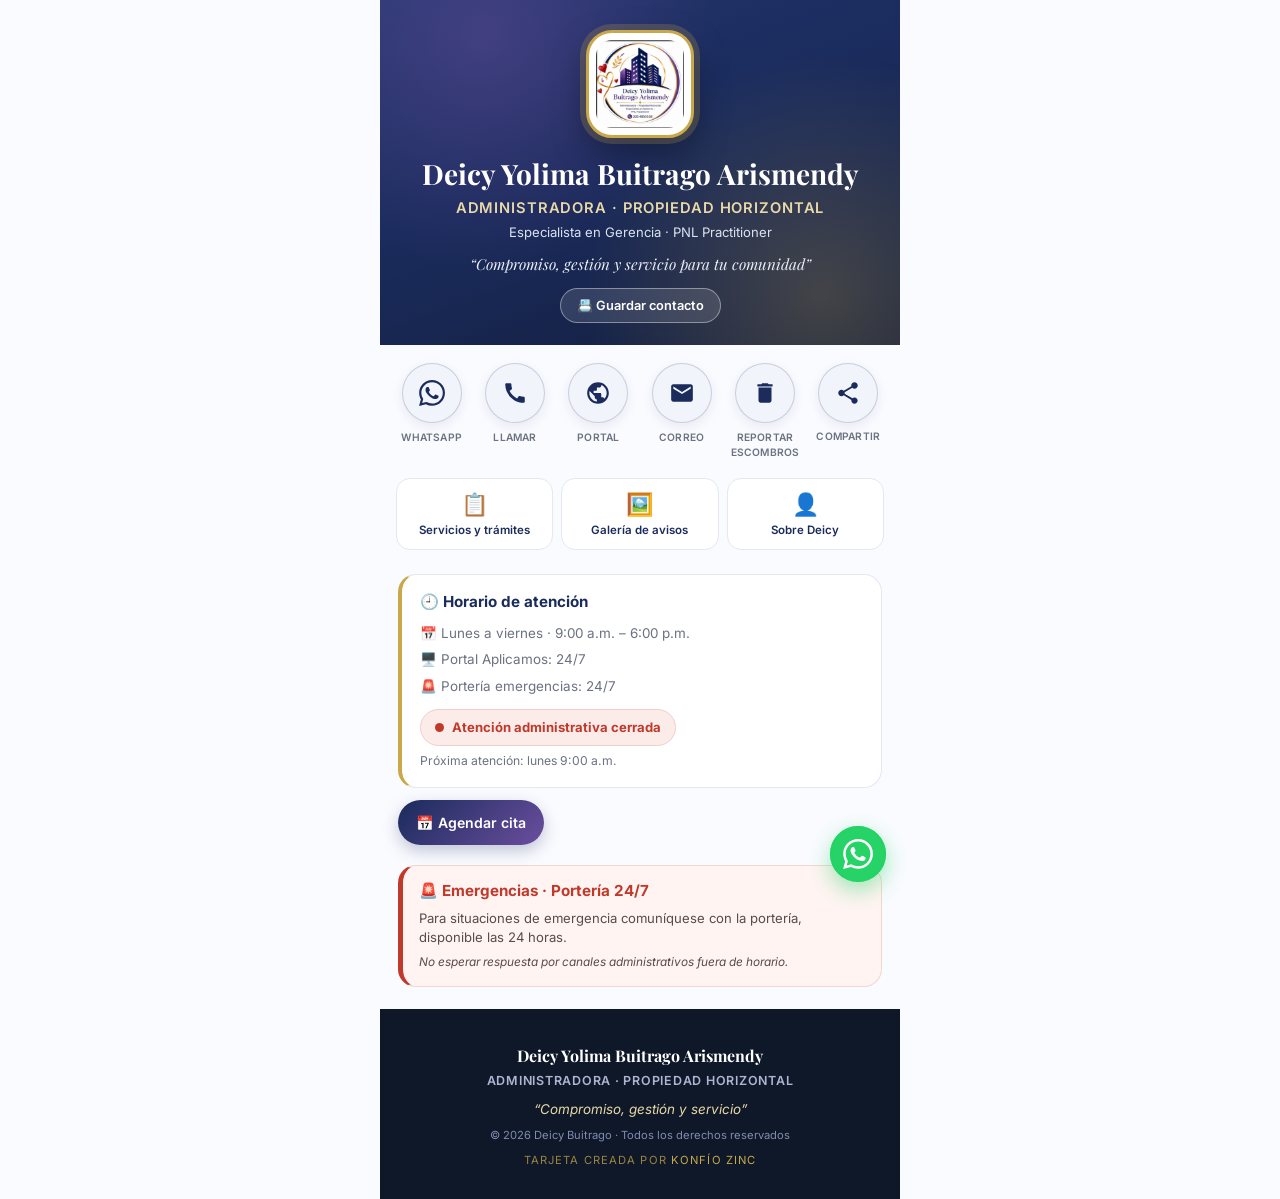
==== commit 5a3b40b1: "Corrección: WhatsApp flotante anclado, icono oficial, metadatos Open Graph/Twitter/JSON-LD" ====
--- a/index.html
+++ b/index.html
@@ -3,15 +3,29 @@
 <head>
 <meta charset="UTF-8">
 <meta name="viewport" content="width=device-width, initial-scale=1.0">
-<title>Deicy Buitrago · Administradora Propiedad Horizontal</title>
-<meta name="description" content="Tarjeta digital de Deicy Yolima Buitrago Arismendy, administradora de propiedad horizontal. Contacto, trámites y portal de autogestión.">
+<title>Deicy Yolima Buitrago Arismendy | Administradora de Propiedad Horizontal</title>
+<meta name="description" content="Deicy Yolima Buitrago Arismendy, Administradora de Propiedad Horizontal. Especialista en Gerencia y PNL Practitioner. Compromiso, gestión y servicio para tu comunidad.">
 <meta name="theme-color" content="#1A2B5C">
 <link rel="canonical" href="https://konfiozinc.github.io/deicy-buitrago/">
-<meta property="og:title" content="Deicy Buitrago · Administradora Propiedad Horizontal">
+<meta property="og:type" content="profile">
+<meta property="og:site_name" content="Deicy Yolima Buitrago Arismendy">
+<meta property="og:title" content="Deicy Yolima Buitrago Arismendy | Administradora de Propiedad Horizontal">
 <meta property="og:description" content="Compromiso, gestión y servicio para tu comunidad.">
-<meta property="og:type" content="profile">
+<meta property="og:url" content="https://konfiozinc.github.io/deicy-buitrago/">
 <meta property="og:image" content="https://konfiozinc.github.io/deicy-buitrago/assets/logo/logo-deicy.png">
-<meta property="og:url" content="https://konfiozinc.github.io/deicy-buitrago/">
+<meta name="twitter:card" content="summary_large_image">
+<meta name="twitter:title" content="Deicy Yolima Buitrago Arismendy | Administradora de Propiedad Horizontal">
+<meta name="twitter:description" content="Compromiso, gestión y servicio para tu comunidad.">
+<meta name="twitter:image" content="https://konfiozinc.github.io/deicy-buitrago/assets/logo/logo-deicy.png">
+<script type="application/ld+json">
+{
+  "@context": "https://schema.org",
+  "@type": "Person",
+  "name": "Deicy Yolima Buitrago Arismendy",
+  "jobTitle": "Administradora de Propiedad Horizontal",
+  "url": "https://konfiozinc.github.io/deicy-buitrago/"
+}
+</script>
 <link rel="manifest" href="manifest.json">
 <link rel="icon" type="image/png" href="assets/logo/icon-192.png">
 <link rel="apple-touch-icon" href="assets/logo/icon-192.png">
@@ -86,8 +100,9 @@
 .footer .konfio{font-size:.7rem;color:rgba(201,168,76,.75);margin-top:8px;letter-spacing:.1em;text-transform:uppercase}
 .footer .konfio a{color:var(--dorado)}
 
-/* WhatsApp flotante */
-.wa{position:fixed;right:16px;bottom:18px;z-index:60;width:58px;height:58px;border-radius:50%;background:#25D366;display:flex;align-items:center;justify-content:center;box-shadow:0 8px 22px rgba(37,211,102,.45)}
+/* WhatsApp flotante — anclado al ancho del contenedor (centrado, sin desborde) */
+.wa-ancla{position:fixed;left:50%;width:min(520px,100vw);transform:translateX(-50%);bottom:calc(18px + env(safe-area-inset-bottom,0px));display:flex;justify-content:flex-end;padding-right:14px;z-index:60;pointer-events:none}
+.wa{position:relative;flex:0 0 auto;width:56px;height:56px;border-radius:50%;background:#25D366;display:flex;align-items:center;justify-content:center;box-shadow:0 8px 22px rgba(37,211,102,.45);pointer-events:auto}
 .wa svg{width:30px;height:30px;fill:#fff}
 .wa::before,.wa::after{content:"";position:absolute;inset:0;border-radius:50%;border:2px solid rgba(37,211,102,.6);animation:anillo 2.2s ease-out infinite}
 .wa::after{animation-delay:1.1s;border-color:rgba(37,211,102,.4)}
@@ -146,7 +161,7 @@
 
   <nav class="acciones" aria-label="Contacto principal">
     <a class="accion" href="https://wa.me/573054855538?text=Hola%20Deicy%2C%20necesito%20asesor%C3%ADa" target="_blank" rel="noopener">
-      <span class="icono-accion"><svg viewBox="0 0 24 24" fill="currentColor"><path d="M12 0C5.37 0 0 5.37 0 12c0 2.13.56 4.13 1.53 5.86L.06 23.5a.5.5 0 0 0 .61.63l5.79-1.52A11.95 11.95 0 0 0 12 24c6.63 0 12-5.37 12-12S18.63 0 12 0zm5.47 14.62c-.3-.15-1.76-.87-2.03-.97-.27-.1-.47-.15-.67.15-.2.3-.77.97-.94 1.16-.17.2-.35.22-.64.08-.3-.15-1.26-.46-2.39-1.48-.88-.79-1.48-1.76-1.65-2.06-.17-.3-.02-.46.13-.6.13-.14.3-.35.44-.52.15-.18.2-.3.3-.5.1-.2.05-.37-.03-.52-.07-.15-.67-1.61-.92-2.21-.24-.58-.49-.5-.67-.51h-.57c-.2 0-.52.07-.79.37-.27.3-1.04 1.02-1.04 2.48s1.07 2.88 1.21 3.07c.15.2 2.1 3.2 5.08 4.49.71.31 1.26.49 1.69.63.71.23 1.36.2 1.87.12.57-.09 1.76-.72 2-1.41.25-.7.25-1.29.17-1.41-.07-.13-.27-.2-.57-.35z"/></svg></span>
+      <span class="icono-accion"><svg viewBox="0 0 24 24" fill="currentColor" aria-hidden="true"><path d="M17.472 14.382c-.297-.149-1.758-.867-2.03-.967-.273-.099-.471-.148-.67.15-.197.297-.767.966-.94 1.164-.173.199-.347.223-.644.075-.297-.15-1.255-.463-2.39-1.475-.883-.788-1.48-1.761-1.653-2.059-.173-.297-.018-.458.13-.606.134-.133.298-.347.446-.52.149-.174.198-.298.298-.497.099-.198.05-.371-.025-.52-.075-.149-.669-1.612-.916-2.207-.242-.579-.487-.5-.669-.51-.173-.008-.371-.01-.57-.01-.198 0-.52.074-.792.372-.272.297-1.04 1.016-1.04 2.479 0 1.462 1.065 2.875 1.213 3.074.149.198 2.096 3.2 5.077 4.487.709.306 1.262.489 1.694.625.712.227 1.36.195 1.871.118.571-.085 1.758-.719 2.006-1.413.248-.694.248-1.289.173-1.413-.074-.124-.272-.198-.57-.347m-5.421 7.403h-.004a9.87 9.87 0 01-5.031-1.378l-.361-.214-3.741.982.998-3.648-.235-.374a9.86 9.86 0 01-1.51-5.26c.001-5.45 4.436-9.884 9.888-9.884 2.64 0 5.122 1.03 6.988 2.898a9.825 9.825 0 012.893 6.994c-.003 5.45-4.437 9.884-9.885 9.884m8.413-18.297A11.815 11.815 0 0012.05 0C5.495 0 .16 5.335.157 11.892c0 2.096.547 4.142 1.588 5.945L.057 24l6.305-1.654a11.882 11.882 0 005.683 1.448h.005c6.554 0 11.89-5.335 11.893-11.893a11.821 11.821 0 00-3.48-8.413z"/></svg></span>
       <span class="accion-label">WhatsApp</span>
     </a>
     <a class="accion" href="tel:+573054855538">
@@ -209,9 +224,11 @@
 
 </div>
 
-<a class="wa" href="https://wa.me/573054855538?text=Hola%20Deicy%2C%20necesito%20asesor%C3%ADa" target="_blank" rel="noopener" aria-label="WhatsApp administración">
-  <svg viewBox="0 0 24 24"><path d="M12 0C5.37 0 0 5.37 0 12c0 2.13.56 4.13 1.53 5.86L.06 23.5a.5.5 0 0 0 .61.63l5.79-1.52A11.95 11.95 0 0 0 12 24c6.63 0 12-5.37 12-12S18.63 0 12 0zm5.47 14.62c-.3-.15-1.76-.87-2.03-.97-.27-.1-.47-.15-.67.15-.2.3-.77.97-.94 1.16-.17.2-.35.22-.64.08-.3-.15-1.26-.46-2.39-1.48-.88-.79-1.48-1.76-1.65-2.06-.17-.3-.02-.46.13-.6.13-.14.3-.35.44-.52.15-.18.2-.3.3-.5.1-.2.05-.37-.03-.52-.07-.15-.67-1.61-.92-2.21-.24-.58-.49-.5-.67-.51h-.57c-.2 0-.52.07-.79.37-.27.3-1.04 1.02-1.04 2.48s1.07 2.88 1.21 3.07c.15.2 2.1 3.2 5.08 4.49.71.31 1.26.49 1.69.63.71.23 1.36.2 1.87.12.57-.09 1.76-.72 2-1.41.25-.7.25-1.29.17-1.41-.07-.13-.27-.2-.57-.35z"/></svg>
+<div class="wa-ancla">
+<a class="wa" href="https://wa.me/573054855538?text=Hola%20Deicy%2C%20necesito%20asesor%C3%ADa" target="_blank" rel="noopener" aria-label="Contactar por WhatsApp">
+  <svg viewBox="0 0 24 24" aria-hidden="true"><path d="M17.472 14.382c-.297-.149-1.758-.867-2.03-.967-.273-.099-.471-.148-.67.15-.197.297-.767.966-.94 1.164-.173.199-.347.223-.644.075-.297-.15-1.255-.463-2.39-1.475-.883-.788-1.48-1.761-1.653-2.059-.173-.297-.018-.458.13-.606.134-.133.298-.347.446-.52.149-.174.198-.298.298-.497.099-.198.05-.371-.025-.52-.075-.149-.669-1.612-.916-2.207-.242-.579-.487-.5-.669-.51-.173-.008-.371-.01-.57-.01-.198 0-.52.074-.792.372-.272.297-1.04 1.016-1.04 2.479 0 1.462 1.065 2.875 1.213 3.074.149.198 2.096 3.2 5.077 4.487.709.306 1.262.489 1.694.625.712.227 1.36.195 1.871.118.571-.085 1.758-.719 2.006-1.413.248-.694.248-1.289.173-1.413-.074-.124-.272-.198-.57-.347m-5.421 7.403h-.004a9.87 9.87 0 01-5.031-1.378l-.361-.214-3.741.982.998-3.648-.235-.374a9.86 9.86 0 01-1.51-5.26c.001-5.45 4.436-9.884 9.888-9.884 2.64 0 5.122 1.03 6.988 2.898a9.825 9.825 0 012.893 6.994c-.003 5.45-4.437 9.884-9.885 9.884m8.413-18.297A11.815 11.815 0 0012.05 0C5.495 0 .16 5.335.157 11.892c0 2.096.547 4.142 1.588 5.945L.057 24l6.305-1.654a11.882 11.882 0 005.683 1.448h.005c6.554 0 11.89-5.335 11.893-11.893a11.821 11.821 0 00-3.48-8.413z"/></svg>
 </a>
+</div>
 
 <div class="overlay" id="overlay" role="dialog" aria-modal="true" aria-label="Detalle">
   <div class="sheet">
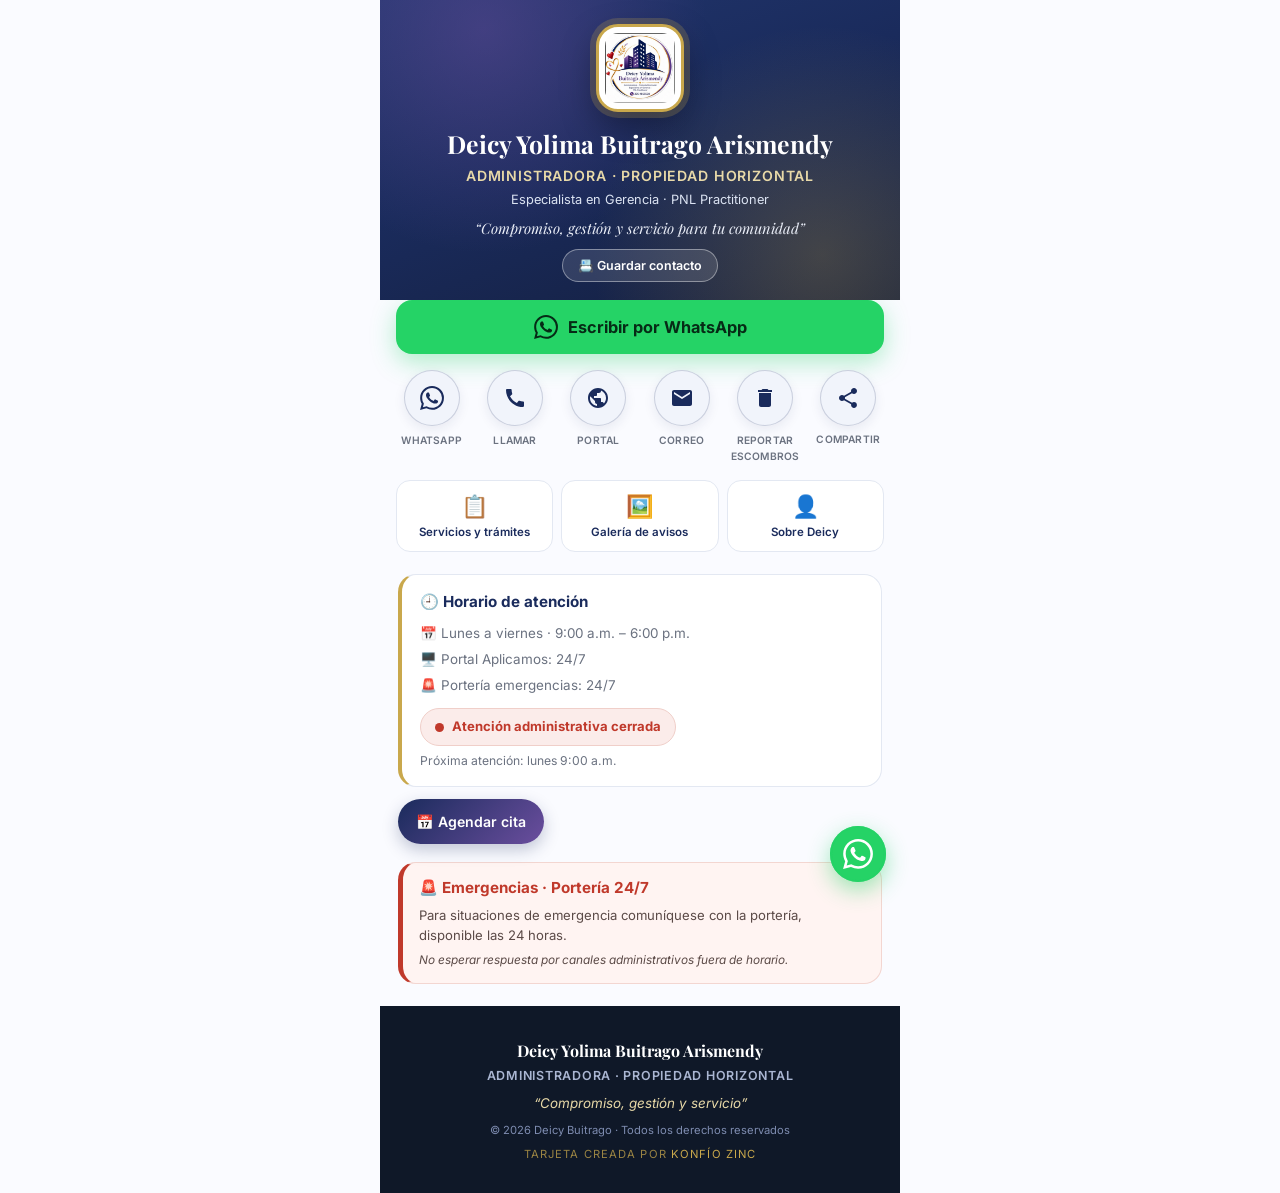
==== commit 5ea6eaa6: "feat: separar CSS a styles.css y añadir CTA WhatsApp en primera pantalla" ====
--- a/index.html
+++ b/index.html
@@ -32,119 +32,7 @@
 <link rel="preconnect" href="https://fonts.googleapis.com">
 <link rel="preconnect" href="https://fonts.gstatic.com" crossorigin>
 <link href="https://fonts.googleapis.com/css2?family=Playfair+Display:wght@500;600;700&family=Inter:wght@400;500;600;700&display=swap" rel="stylesheet">
-<style>
-:root{
-  --azul:#1A2B5C; --azul-osc:#0F1828; --morado:#6B4E9E;
-  --dorado:#C9A84C; --dorado-suave:#E8D9A8; --fondo:#FAFBFF; --fondo-suave:#F1F4FB;
-  --texto:#1A2B5C; --texto-sec:#6B7280; --blanco:#fff; --rojo:#C0392B; --verde:#1E7A46;
-  --borde:#E3E8F2; --radio:18px; --sombra:0 10px 30px rgba(26,43,92,.10);
-  --t-titulo:'Playfair Display',serif; --t-cuerpo:'Inter',system-ui,sans-serif;
-}
-*{box-sizing:border-box;margin:0;padding:0}
-html{scroll-behavior:smooth}
-body{font-family:var(--t-cuerpo);background:var(--fondo);color:var(--texto);line-height:1.5;display:flex;justify-content:center}
-button{font-family:var(--t-cuerpo)} a{text-decoration:none;color:inherit} img{max-width:100%}
-:focus-visible{outline:3px solid var(--morado);outline-offset:2px;border-radius:6px}
-.contenedor{width:100%;max-width:520px;min-height:100vh;background:var(--fondo)}
-
-/* HERO */
-.hero{position:relative;overflow:hidden;text-align:center;padding:30px 20px 22px;background:linear-gradient(160deg,#22366e 0%,var(--azul) 45%,#141f3e 100%);color:#fff}
-.hero::before{content:"";position:absolute;inset:0;background:radial-gradient(circle at 20% 10%,rgba(107,78,158,.45),transparent 45%),radial-gradient(circle at 85% 85%,rgba(201,168,76,.25),transparent 45%)}
-.hero *{position:relative}
-.logo-hero{width:108px;height:108px;border-radius:26px;object-fit:contain;background:#fff;padding:7px;border:3px solid var(--dorado);box-shadow:0 0 0 6px rgba(201,168,76,.22),0 14px 34px rgba(0,0,0,.35)}
-.nombre{font-family:var(--t-titulo);font-size:1.75rem;font-weight:700;margin-top:14px;line-height:1.15}
-.cargo{font-size:.92rem;font-weight:600;letter-spacing:.06em;text-transform:uppercase;color:var(--dorado-suave);margin-top:7px}
-.credenciales{font-size:.82rem;color:#dbe3f2;margin-top:4px}
-.lema{font-family:var(--t-titulo);font-style:italic;font-size:.95rem;color:#e9edf7;margin-top:10px}
-.btn-vcard{display:inline-flex;align-items:center;gap:6px;margin-top:12px;background:rgba(255,255,255,.12);border:1px solid rgba(255,255,255,.4);color:#fff;padding:9px 16px;border-radius:30px;font-size:.8rem;font-weight:600;cursor:pointer}
-.btn-vcard:hover{background:rgba(255,255,255,.22)}
-
-/* ACCIONES PRINCIPALES */
-.acciones{display:grid;grid-template-columns:repeat(3,1fr);gap:12px;padding:18px 16px 4px}
-.accion{display:flex;flex-direction:column;align-items:center;gap:7px;cursor:pointer;background:none;border:none}
-.icono-accion{width:60px;height:60px;border-radius:50%;display:flex;align-items:center;justify-content:center;background:var(--fondo-suave);border:1.5px solid rgba(26,43,92,.18);color:var(--azul);transition:transform .2s,box-shadow .2s,border-color .2s;box-shadow:0 4px 12px rgba(26,43,92,.08)}
-.icono-accion svg{width:26px;height:26px}
-.accion:hover .icono-accion{transform:translateY(-3px);border-color:var(--dorado);box-shadow:0 10px 22px rgba(26,43,92,.16)}
-.accion-label{font-size:.64rem;font-weight:600;letter-spacing:.02em;text-align:center;color:var(--texto-sec);text-transform:uppercase;max-width:96px}
-
-/* ACCIONES SECUNDARIAS */
-.secundarias{display:grid;grid-template-columns:repeat(3,1fr);gap:8px;padding:14px 16px 4px}
-.sec-btn{display:flex;flex-direction:column;align-items:center;gap:6px;background:#fff;border:1px solid var(--borde);border-radius:14px;padding:12px 8px;cursor:pointer;color:var(--azul);font-size:.72rem;font-weight:600;transition:transform .16s,box-shadow .16s,border-color .16s}
-.sec-btn:hover{transform:translateY(-2px);border-color:var(--dorado);box-shadow:var(--sombra)}
-.sec-btn .ico{font-size:22px}
-
-/* SECCIONES */
-.seccion{padding:20px 18px 0}
-.tarjeta{background:#fff;border:1px solid var(--borde);border-left:4px solid var(--dorado);border-radius:var(--radio);padding:16px 18px}
-.tarjeta h4{font-size:.95rem;color:var(--azul);margin-bottom:6px}
-.tarjeta ul{list-style:none}
-.tarjeta li{font-size:.84rem;color:var(--texto-sec);padding:3px 0}
-.badge-estado{display:inline-flex;align-items:center;gap:8px;padding:8px 14px;border-radius:30px;font-size:.82rem;font-weight:700;margin-top:10px}
-.badge-estado.abierto{background:#E7F5EC;color:var(--verde);border:1px solid #B9E4C8}
-.badge-estado.cerrado{background:#FBECEA;color:var(--rojo);border:1px solid #F0CFC9}
-.badge-estado .punto{width:9px;height:9px;border-radius:50%;background:currentColor}
-.prox{font-size:.76rem;color:var(--texto-sec);margin-top:6px}
-
-/* Emergencias */
-.emergencia{background:#FFF4F2;border:1px solid #F3D6D1;border-left:5px solid var(--rojo);border-radius:var(--radio);padding:14px 16px}
-.emergencia h3{color:var(--rojo);font-size:.95rem;margin-bottom:6px}
-.emergencia p{font-size:.82rem;color:#5b4a47}
-.emergencia .nota{margin-top:6px;font-size:.74rem;font-style:italic}
-
-/* Footer */
-.footer{text-align:center;padding:24px 18px 30px;margin-top:22px;background:var(--azul-osc);color:#cdd6ea}
-.footer .nombre{font-family:var(--t-titulo);font-size:1rem;color:#fff}
-.footer .cargo{font-size:.78rem;color:#aab6d2}
-.footer .frase{font-style:italic;font-size:.84rem;color:var(--dorado-suave);margin:8px 0}
-.footer .copy{font-size:.7rem;color:#7e8cb0;margin-top:8px}
-.footer .konfio{font-size:.7rem;color:rgba(201,168,76,.75);margin-top:8px;letter-spacing:.1em;text-transform:uppercase}
-.footer .konfio a{color:var(--dorado)}
-
-/* WhatsApp flotante — anclado al ancho del contenedor (centrado, sin desborde) */
-.wa-ancla{position:fixed;left:50%;width:min(520px,100vw);transform:translateX(-50%);bottom:calc(18px + env(safe-area-inset-bottom,0px));display:flex;justify-content:flex-end;padding-right:14px;z-index:60;pointer-events:none}
-.wa{position:relative;flex:0 0 auto;width:56px;height:56px;border-radius:50%;background:#25D366;display:flex;align-items:center;justify-content:center;box-shadow:0 8px 22px rgba(37,211,102,.45);pointer-events:auto}
-.wa svg{width:30px;height:30px;fill:#fff}
-.wa::before,.wa::after{content:"";position:absolute;inset:0;border-radius:50%;border:2px solid rgba(37,211,102,.6);animation:anillo 2.2s ease-out infinite}
-.wa::after{animation-delay:1.1s;border-color:rgba(37,211,102,.4)}
-@keyframes anillo{0%{transform:scale(1);opacity:.8}100%{transform:scale(1.8);opacity:0}}
-
-/* MODAL */
-.overlay{position:fixed;inset:0;z-index:200;background:rgba(10,16,32,.76);display:none;align-items:flex-end;justify-content:center;backdrop-filter:blur(4px)}
-.overlay.activo{display:flex}
-.sheet{width:100%;max-width:520px;max-height:88vh;overflow-y:auto;background:#fff;border-top:3px solid var(--dorado);border-radius:22px 22px 0 0;padding:18px 18px 30px;animation:subir .3s ease;position:relative}
-@keyframes subir{from{transform:translateY(100%)}to{transform:translateY(0)}}
-.sheet .cerrar{position:absolute;top:14px;right:14px;background:var(--fondo-suave);border:none;border-radius:50%;width:34px;height:34px;font-size:1rem;cursor:pointer;color:var(--texto-sec);z-index:5}
-.sheet .modal-icono{width:50px;height:50px;border-radius:14px;background:linear-gradient(135deg,var(--azul),var(--morado));display:flex;align-items:center;justify-content:center;font-size:24px}
-.sheet h3{font-family:var(--t-titulo);font-size:1.2rem;color:var(--azul);margin:10px 0 4px}
-.sheet .desc{font-size:.88rem;color:var(--texto-sec)}
-.sheet .puntos{margin:12px 0 16px;list-style:none}
-.sheet .puntos li{position:relative;padding:6px 0 6px 20px;font-size:.86rem;color:var(--texto)}
-.sheet .puntos li::before{content:"◆";position:absolute;left:0;color:var(--dorado);font-size:.7rem;top:9px}
-.boton{display:inline-flex;align-items:center;gap:8px;background:linear-gradient(135deg,var(--azul),var(--morado));color:#fff;border:none;padding:12px 18px;border-radius:30px;font-weight:600;font-size:.88rem;cursor:pointer;box-shadow:0 6px 16px rgba(26,43,92,.25)}
-.boton:hover{transform:translateY(-1px)}
-
-/* CARRUSEL */
-.carrusel{text-align:center;padding-top:6px}
-.carrusel-marco{position:relative;border-radius:16px;overflow:hidden;border:1px solid var(--borde);background:var(--fondo-suave)}
-.carrusel-img{width:100%;height:auto;max-height:52vh;object-fit:contain;display:block}
-.carrusel-nav{position:absolute;top:50%;transform:translateY(-50%);background:rgba(10,16,32,.55);color:#fff;border:none;width:38px;height:38px;border-radius:50%;font-size:1.3rem;cursor:pointer;z-index:3;display:flex;align-items:center;justify-content:center}
-.carrusel-nav.prev{left:10px}.carrusel-nav.next{right:10px}
-.carrusel-cont{font-size:.8rem;font-weight:700;color:var(--azul);margin-top:10px}
-.carrusel-titulo{font-family:var(--t-titulo);font-size:1.05rem;color:var(--azul);margin-top:10px}
-.carrusel-desc{font-size:.82rem;color:var(--texto-sec);margin-top:4px}
-.carrusel-dots{display:flex;gap:5px;justify-content:center;margin-top:10px}
-.carrusel-dots span{width:7px;height:7px;border-radius:50%;background:#cdd5e6}
-.carrusel-dots span.activo{background:var(--dorado)}
-
-/* ACORDEÓN */
-.acordeon-item{border:1px solid var(--borde);border-radius:12px;margin-bottom:8px;overflow:hidden}
-.acordeon-cab{width:100%;display:flex;justify-content:space-between;align-items:center;background:#fff;border:none;padding:12px 14px;font-size:.88rem;font-weight:600;color:var(--azul);cursor:pointer;text-align:left}
-.acordeon-cab .chev{color:var(--dorado)}
-.acordeon-cuerpo{padding:2px 14px 14px;background:var(--fondo-suave)}
-
-@media(min-width:768px){ .overlay{align-items:center;padding:20px} .sheet{border-radius:22px;border:1px solid var(--borde)} .acciones{grid-template-columns:repeat(6,1fr)} }
-@media(prefers-reduced-motion:reduce){ *{animation:none!important;transition:none!important} }
-</style>
+<link rel="stylesheet" href="styles.css">
 </head>
 <body>
 <div class="contenedor">
@@ -158,6 +46,11 @@
     <p class="lema" id="c-lema">“Compromiso, gestión y servicio para tu comunidad”</p>
     <button class="btn-vcard" type="button" id="btnVcard">📇 Guardar contacto</button>
   </header>
+
+  <a class="cta-wa" href="https://wa.me/573054855538?text=Hola%20Deicy%2C%20necesito%20asesor%C3%ADa" target="_blank" rel="noopener">
+    <svg viewBox="0 0 24 24" aria-hidden="true"><path d="M17.472 14.382c-.297-.149-1.758-.867-2.03-.967-.273-.099-.471-.148-.67.15-.197.297-.767.966-.94 1.164-.173.199-.347.223-.644.075-.297-.15-1.255-.463-2.39-1.475-.883-.788-1.48-1.761-1.653-2.059-.173-.297-.018-.458.13-.606.134-.133.298-.347.446-.52.149-.174.198-.298.298-.497.099-.198.05-.371-.025-.52-.075-.149-.669-1.612-.916-2.207-.242-.579-.487-.5-.669-.51-.173-.008-.371-.01-.57-.01-.198 0-.52.074-.792.372-.272.297-1.04 1.016-1.04 2.479 0 1.462 1.065 2.875 1.213 3.074.149.198 2.096 3.2 5.077 4.487.709.306 1.262.489 1.694.625.712.227 1.36.195 1.871.118.571-.085 1.758-.719 2.006-1.413.248-.694.248-1.289.173-1.413-.074-.124-.272-.198-.57-.347m-5.421 7.403h-.004a9.87 9.87 0 01-5.031-1.378l-.361-.214-3.741.982.998-3.648-.235-.374a9.86 9.86 0 01-1.51-5.26c.001-5.45 4.436-9.884 9.888-9.884 2.64 0 5.122 1.03 6.988 2.898a9.825 9.825 0 012.893 6.994c-.003 5.45-4.437 9.884-9.885 9.884m8.413-18.297A11.815 11.815 0 0012.05 0C5.495 0 .16 5.335.157 11.892c0 2.096.547 4.142 1.588 5.945L.057 24l6.305-1.654a11.882 11.882 0 005.683 1.448h.005c6.554 0 11.89-5.335 11.893-11.893a11.821 11.821 0 00-3.48-8.413z"/></svg>
+    Escribir por WhatsApp
+  </a>
 
   <nav class="acciones" aria-label="Contacto principal">
     <a class="accion" href="https://wa.me/573054855538?text=Hola%20Deicy%2C%20necesito%20asesor%C3%ADa" target="_blank" rel="noopener">
--- a/styles.css
+++ b/styles.css
@@ -0,0 +1,116 @@
+:root{
+  --azul:#1A2B5C; --azul-osc:#0F1828; --morado:#6B4E9E;
+  --dorado:#C9A84C; --dorado-suave:#E8D9A8; --fondo:#FAFBFF; --fondo-suave:#F1F4FB;
+  --texto:#1A2B5C; --texto-sec:#6B7280; --blanco:#fff; --rojo:#C0392B; --verde:#1E7A46;
+  --borde:#E3E8F2; --radio:18px; --sombra:0 10px 30px rgba(26,43,92,.10);
+  --t-titulo:'Playfair Display',serif; --t-cuerpo:'Inter',system-ui,sans-serif;
+}
+*{box-sizing:border-box;margin:0;padding:0}
+html{scroll-behavior:smooth}
+body{font-family:var(--t-cuerpo);background:var(--fondo);color:var(--texto);line-height:1.5;display:flex;justify-content:center}
+button{font-family:var(--t-cuerpo)} a{text-decoration:none;color:inherit} img{max-width:100%}
+:focus-visible{outline:3px solid var(--morado);outline-offset:2px;border-radius:6px}
+.contenedor{width:100%;max-width:520px;min-height:100vh;background:var(--fondo)}
+
+/* HERO */
+.hero{position:relative;overflow:hidden;text-align:center;padding:24px 20px 18px;background:linear-gradient(160deg,#22366e 0%,var(--azul) 45%,#141f3e 100%);color:#fff}
+.hero::before{content:"";position:absolute;inset:0;background:radial-gradient(circle at 20% 10%,rgba(107,78,158,.45),transparent 45%),radial-gradient(circle at 85% 85%,rgba(201,168,76,.25),transparent 45%)}
+.hero *{position:relative}
+.logo-hero{width:88px;height:88px;border-radius:22px;object-fit:contain;background:#fff;padding:6px;border:3px solid var(--dorado);box-shadow:0 0 0 6px rgba(201,168,76,.22),0 14px 34px rgba(0,0,0,.35)}
+.nombre{font-family:var(--t-titulo);font-size:1.55rem;font-weight:700;margin-top:12px;line-height:1.15}
+.cargo{font-size:.88rem;font-weight:600;letter-spacing:.06em;text-transform:uppercase;color:var(--dorado-suave);margin-top:6px}
+.credenciales{font-size:.8rem;color:#dbe3f2;margin-top:4px}
+.lema{font-family:var(--t-titulo);font-style:italic;font-size:.92rem;color:#e9edf7;margin-top:8px}
+.btn-vcard{display:inline-flex;align-items:center;gap:6px;margin-top:10px;background:rgba(255,255,255,.12);border:1px solid rgba(255,255,255,.4);color:#fff;padding:8px 15px;border-radius:30px;font-size:.78rem;font-weight:600;cursor:pointer}
+.btn-vcard:hover{background:rgba(255,255,255,.22)}
+
+/* CTA WhatsApp grande (ancho completo, primera pantalla) */
+.cta-wa{display:flex;align-items:center;justify-content:center;gap:10px;margin:0 16px;padding:15px 18px;border-radius:16px;background:#25D366;color:#062b16;font-size:1.02rem;font-weight:700;box-shadow:0 8px 24px rgba(37,211,102,.35);transition:transform .16s ease}
+.cta-wa:hover{transform:translateY(-1px)}
+.cta-wa svg{width:24px;height:24px;fill:#062b16}
+
+/* ACCIONES PRINCIPALES */
+.acciones{display:grid;grid-template-columns:repeat(3,1fr);gap:12px;padding:16px 16px 4px}
+.accion{display:flex;flex-direction:column;align-items:center;gap:7px;cursor:pointer;background:none;border:none}
+.icono-accion{width:56px;height:56px;border-radius:50%;display:flex;align-items:center;justify-content:center;background:var(--fondo-suave);border:1.5px solid rgba(26,43,92,.18);color:var(--azul);transition:transform .2s,box-shadow .2s,border-color .2s;box-shadow:0 4px 12px rgba(26,43,92,.08)}
+.icono-accion svg{width:24px;height:24px}
+.accion:hover .icono-accion{transform:translateY(-3px);border-color:var(--dorado);box-shadow:0 10px 22px rgba(26,43,92,.16)}
+.accion-label{font-size:.64rem;font-weight:600;letter-spacing:.02em;text-align:center;color:var(--texto-sec);text-transform:uppercase;max-width:96px}
+
+/* ACCIONES SECUNDARIAS */
+.secundarias{display:grid;grid-template-columns:repeat(3,1fr);gap:8px;padding:12px 16px 4px}
+.sec-btn{display:flex;flex-direction:column;align-items:center;gap:6px;background:#fff;border:1px solid var(--borde);border-radius:14px;padding:12px 8px;cursor:pointer;color:var(--azul);font-size:.72rem;font-weight:600;transition:transform .16s,box-shadow .16s,border-color .16s}
+.sec-btn:hover{transform:translateY(-2px);border-color:var(--dorado);box-shadow:var(--sombra)}
+.sec-btn .ico{font-size:22px}
+
+/* SECCIONES */
+.seccion{padding:18px 18px 0}
+.tarjeta{background:#fff;border:1px solid var(--borde);border-left:4px solid var(--dorado);border-radius:var(--radio);padding:16px 18px}
+.tarjeta h4{font-size:.95rem;color:var(--azul);margin-bottom:6px}
+.tarjeta ul{list-style:none}
+.tarjeta li{font-size:.84rem;color:var(--texto-sec);padding:3px 0}
+.badge-estado{display:inline-flex;align-items:center;gap:8px;padding:8px 14px;border-radius:30px;font-size:.82rem;font-weight:700;margin-top:10px}
+.badge-estado.abierto{background:#E7F5EC;color:var(--verde);border:1px solid #B9E4C8}
+.badge-estado.cerrado{background:#FBECEA;color:var(--rojo);border:1px solid #F0CFC9}
+.badge-estado .punto{width:9px;height:9px;border-radius:50%;background:currentColor}
+.prox{font-size:.76rem;color:var(--texto-sec);margin-top:6px}
+
+/* Emergencias */
+.emergencia{background:#FFF4F2;border:1px solid #F3D6D1;border-left:5px solid var(--rojo);border-radius:var(--radio);padding:14px 16px}
+.emergencia h3{color:var(--rojo);font-size:.95rem;margin-bottom:6px}
+.emergencia p{font-size:.82rem;color:#5b4a47}
+.emergencia .nota{margin-top:6px;font-size:.74rem;font-style:italic}
+
+/* Footer */
+.footer{text-align:center;padding:24px 18px 30px;margin-top:22px;background:var(--azul-osc);color:#cdd6ea}
+.footer .nombre{font-family:var(--t-titulo);font-size:1rem;color:#fff}
+.footer .cargo{font-size:.78rem;color:#aab6d2}
+.footer .frase{font-style:italic;font-size:.84rem;color:var(--dorado-suave);margin:8px 0}
+.footer .copy{font-size:.7rem;color:#7e8cb0;margin-top:8px}
+.footer .konfio{font-size:.7rem;color:rgba(201,168,76,.75);margin-top:8px;letter-spacing:.1em;text-transform:uppercase}
+.footer .konfio a{color:var(--dorado)}
+
+/* WhatsApp flotante — anclado al ancho del contenedor (centrado, sin desborde) */
+.wa-ancla{position:fixed;left:50%;width:min(520px,100vw);transform:translateX(-50%);bottom:calc(18px + env(safe-area-inset-bottom,0px));display:flex;justify-content:flex-end;padding-right:14px;z-index:60;pointer-events:none}
+.wa{position:relative;flex:0 0 auto;width:56px;height:56px;border-radius:50%;background:#25D366;display:flex;align-items:center;justify-content:center;box-shadow:0 8px 22px rgba(37,211,102,.45);pointer-events:auto}
+.wa svg{width:30px;height:30px;fill:#fff}
+.wa::before,.wa::after{content:"";position:absolute;inset:0;border-radius:50%;border:2px solid rgba(37,211,102,.6);animation:anillo 2.2s ease-out infinite}
+.wa::after{animation-delay:1.1s;border-color:rgba(37,211,102,.4)}
+@keyframes anillo{0%{transform:scale(1);opacity:.8}100%{transform:scale(1.8);opacity:0}}
+
+/* MODAL */
+.overlay{position:fixed;inset:0;z-index:200;background:rgba(10,16,32,.76);display:none;align-items:flex-end;justify-content:center;backdrop-filter:blur(4px)}
+.overlay.activo{display:flex}
+.sheet{width:100%;max-width:520px;max-height:88vh;overflow-y:auto;background:#fff;border-top:3px solid var(--dorado);border-radius:22px 22px 0 0;padding:18px 18px 30px;animation:subir .3s ease;position:relative}
+@keyframes subir{from{transform:translateY(100%)}to{transform:translateY(0)}}
+.sheet .cerrar{position:absolute;top:14px;right:14px;background:var(--fondo-suave);border:none;border-radius:50%;width:34px;height:34px;font-size:1rem;cursor:pointer;color:var(--texto-sec);z-index:5}
+.sheet .modal-icono{width:50px;height:50px;border-radius:14px;background:linear-gradient(135deg,var(--azul),var(--morado));display:flex;align-items:center;justify-content:center;font-size:24px}
+.sheet h3{font-family:var(--t-titulo);font-size:1.2rem;color:var(--azul);margin:10px 0 4px}
+.sheet .desc{font-size:.88rem;color:var(--texto-sec)}
+.sheet .puntos{margin:12px 0 16px;list-style:none}
+.sheet .puntos li{position:relative;padding:6px 0 6px 20px;font-size:.86rem;color:var(--texto)}
+.sheet .puntos li::before{content:"◆";position:absolute;left:0;color:var(--dorado);font-size:.7rem;top:9px}
+.boton{display:inline-flex;align-items:center;gap:8px;background:linear-gradient(135deg,var(--azul),var(--morado));color:#fff;border:none;padding:12px 18px;border-radius:30px;font-weight:600;font-size:.88rem;cursor:pointer;box-shadow:0 6px 16px rgba(26,43,92,.25)}
+.boton:hover{transform:translateY(-1px)}
+
+/* CARRUSEL */
+.carrusel{text-align:center;padding-top:6px}
+.carrusel-marco{position:relative;border-radius:16px;overflow:hidden;border:1px solid var(--borde);background:var(--fondo-suave)}
+.carrusel-img{width:100%;height:auto;max-height:52vh;object-fit:contain;display:block}
+.carrusel-nav{position:absolute;top:50%;transform:translateY(-50%);background:rgba(10,16,32,.55);color:#fff;border:none;width:38px;height:38px;border-radius:50%;font-size:1.3rem;cursor:pointer;z-index:3;display:flex;align-items:center;justify-content:center}
+.carrusel-nav.prev{left:10px}.carrusel-nav.next{right:10px}
+.carrusel-cont{font-size:.8rem;font-weight:700;color:var(--azul);margin-top:10px}
+.carrusel-titulo{font-family:var(--t-titulo);font-size:1.05rem;color:var(--azul);margin-top:10px}
+.carrusel-desc{font-size:.82rem;color:var(--texto-sec);margin-top:4px}
+.carrusel-dots{display:flex;gap:5px;justify-content:center;margin-top:10px}
+.carrusel-dots span{width:7px;height:7px;border-radius:50%;background:#cdd5e6}
+.carrusel-dots span.activo{background:var(--dorado)}
+
+/* ACORDEÓN */
+.acordeon-item{border:1px solid var(--borde);border-radius:12px;margin-bottom:8px;overflow:hidden}
+.acordeon-cab{width:100%;display:flex;justify-content:space-between;align-items:center;background:#fff;border:none;padding:12px 14px;font-size:.88rem;font-weight:600;color:var(--azul);cursor:pointer;text-align:left}
+.acordeon-cab .chev{color:var(--dorado)}
+.acordeon-cuerpo{padding:2px 14px 14px;background:var(--fondo-suave)}
+
+@media(min-width:768px){ .overlay{align-items:center;padding:20px} .sheet{border-radius:22px;border:1px solid var(--borde)} .acciones{grid-template-columns:repeat(6,1fr)} }
+@media(prefers-reduced-motion:reduce){ *{animation:none!important;transition:none!important} }
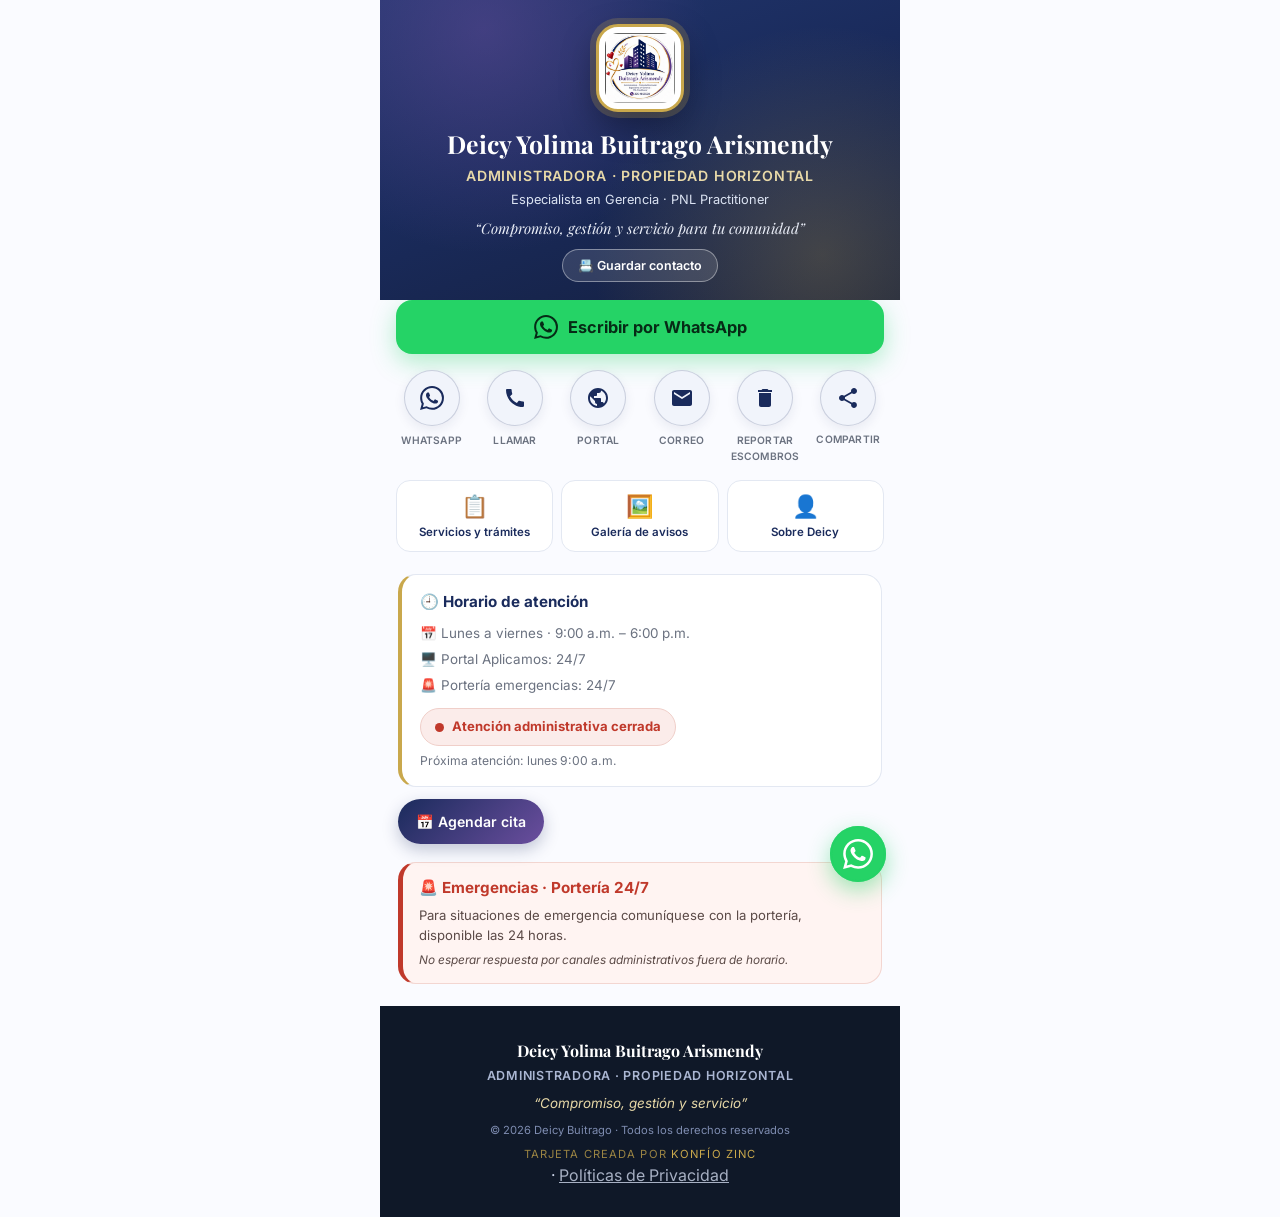
==== commit 62ee92f2: "fix(qa): metadatos del head y credito en el pie de pagina (KZ-QA-CLIENTES-002/003/004)" ====
--- a/index.html
+++ b/index.html
@@ -4,7 +4,7 @@
 <meta charset="UTF-8">
 <meta name="viewport" content="width=device-width, initial-scale=1.0">
 <title>Deicy Yolima Buitrago Arismendy | Administradora de Propiedad Horizontal</title>
-<meta name="description" content="Deicy Yolima Buitrago Arismendy, Administradora de Propiedad Horizontal. Especialista en Gerencia y PNL Practitioner. Compromiso, gestión y servicio para tu comunidad.">
+<meta name="description" content="Deicy Yolima Buitrago Arismendy, Administradora de Propiedad Horizontal. Especialista en Gerencia y PNL Practitioner. Compromiso, gestión y servicio para tu co…">
 <meta name="theme-color" content="#1A2B5C">
 <link rel="canonical" href="https://konfiozinc.github.io/deicy-buitrago/">
 <meta property="og:type" content="profile">
@@ -33,8 +33,11 @@
 <link rel="preconnect" href="https://fonts.gstatic.com" crossorigin>
 <link href="https://fonts.googleapis.com/css2?family=Playfair+Display:wght@500;600;700&family=Inter:wght@400;500;600;700&display=swap" rel="stylesheet">
 <link rel="stylesheet" href="styles.css">
+    <meta property="og:locale" content="es_CO">
+    <link rel="icon" type="image/svg+xml" href="favicon.svg">
 </head>
 <body>
+<svg xmlns="http://www.w3.org/2000/svg" style="display:none" aria-hidden="true"><symbol id="ico-wa" viewBox="0 0 24 24"><path d="M17.472 14.382c-.297-.149-1.758-.867-2.03-.967-.273-.099-.471-.148-.67.15-.197.297-.767.966-.94 1.164-.173.199-.347.223-.644.075-.297-.15-1.255-.463-2.39-1.475-.883-.788-1.48-1.761-1.653-2.059-.173-.297-.018-.458.13-.606.134-.133.298-.347.446-.52.149-.174.198-.298.298-.497.099-.198.05-.371-.025-.52-.075-.149-.669-1.612-.916-2.207-.242-.579-.487-.5-.669-.51-.173-.008-.371-.01-.57-.01-.198 0-.52.074-.792.372-.272.297-1.04 1.016-1.04 2.479 0 1.462 1.065 2.875 1.213 3.074.149.198 2.096 3.2 5.077 4.487.709.306 1.262.489 1.694.625.712.227 1.36.195 1.871.118.571-.085 1.758-.719 2.006-1.413.248-.694.248-1.289.173-1.413-.074-.124-.272-.198-.57-.347m-5.421 7.403h-.004a9.87 9.87 0 01-5.031-1.378l-.361-.214-3.741.982.998-3.648-.235-.374a9.86 9.86 0 01-1.51-5.26c.001-5.45 4.436-9.884 9.888-9.884 2.64 0 5.122 1.03 6.988 2.898a9.825 9.825 0 012.893 6.994c-.003 5.45-4.437 9.884-9.885 9.884m8.413-18.297A11.815 11.815 0 0012.05 0C5.495 0 .16 5.335.157 11.892c0 2.096.547 4.142 1.588 5.945L.057 24l6.305-1.654a11.882 11.882 0 005.683 1.448h.005c6.554 0 11.89-5.335 11.893-11.893a11.821 11.821 0 00-3.48-8.413z"/></symbol></svg>
 <div class="contenedor">
 
   <header class="hero">
@@ -48,13 +51,13 @@
   </header>
 
   <a class="cta-wa" href="https://wa.me/573054855538?text=Hola%20Deicy%2C%20necesito%20asesor%C3%ADa" target="_blank" rel="noopener">
-    <svg viewBox="0 0 24 24" aria-hidden="true"><path d="M17.472 14.382c-.297-.149-1.758-.867-2.03-.967-.273-.099-.471-.148-.67.15-.197.297-.767.966-.94 1.164-.173.199-.347.223-.644.075-.297-.15-1.255-.463-2.39-1.475-.883-.788-1.48-1.761-1.653-2.059-.173-.297-.018-.458.13-.606.134-.133.298-.347.446-.52.149-.174.198-.298.298-.497.099-.198.05-.371-.025-.52-.075-.149-.669-1.612-.916-2.207-.242-.579-.487-.5-.669-.51-.173-.008-.371-.01-.57-.01-.198 0-.52.074-.792.372-.272.297-1.04 1.016-1.04 2.479 0 1.462 1.065 2.875 1.213 3.074.149.198 2.096 3.2 5.077 4.487.709.306 1.262.489 1.694.625.712.227 1.36.195 1.871.118.571-.085 1.758-.719 2.006-1.413.248-.694.248-1.289.173-1.413-.074-.124-.272-.198-.57-.347m-5.421 7.403h-.004a9.87 9.87 0 01-5.031-1.378l-.361-.214-3.741.982.998-3.648-.235-.374a9.86 9.86 0 01-1.51-5.26c.001-5.45 4.436-9.884 9.888-9.884 2.64 0 5.122 1.03 6.988 2.898a9.825 9.825 0 012.893 6.994c-.003 5.45-4.437 9.884-9.885 9.884m8.413-18.297A11.815 11.815 0 0012.05 0C5.495 0 .16 5.335.157 11.892c0 2.096.547 4.142 1.588 5.945L.057 24l6.305-1.654a11.882 11.882 0 005.683 1.448h.005c6.554 0 11.89-5.335 11.893-11.893a11.821 11.821 0 00-3.48-8.413z"/></svg>
+    <svg viewBox="0 0 24 24" aria-hidden="true"><use href="#ico-wa"/></svg>
     Escribir por WhatsApp
   </a>
 
   <nav class="acciones" aria-label="Contacto principal">
     <a class="accion" href="https://wa.me/573054855538?text=Hola%20Deicy%2C%20necesito%20asesor%C3%ADa" target="_blank" rel="noopener">
-      <span class="icono-accion"><svg viewBox="0 0 24 24" fill="currentColor" aria-hidden="true"><path d="M17.472 14.382c-.297-.149-1.758-.867-2.03-.967-.273-.099-.471-.148-.67.15-.197.297-.767.966-.94 1.164-.173.199-.347.223-.644.075-.297-.15-1.255-.463-2.39-1.475-.883-.788-1.48-1.761-1.653-2.059-.173-.297-.018-.458.13-.606.134-.133.298-.347.446-.52.149-.174.198-.298.298-.497.099-.198.05-.371-.025-.52-.075-.149-.669-1.612-.916-2.207-.242-.579-.487-.5-.669-.51-.173-.008-.371-.01-.57-.01-.198 0-.52.074-.792.372-.272.297-1.04 1.016-1.04 2.479 0 1.462 1.065 2.875 1.213 3.074.149.198 2.096 3.2 5.077 4.487.709.306 1.262.489 1.694.625.712.227 1.36.195 1.871.118.571-.085 1.758-.719 2.006-1.413.248-.694.248-1.289.173-1.413-.074-.124-.272-.198-.57-.347m-5.421 7.403h-.004a9.87 9.87 0 01-5.031-1.378l-.361-.214-3.741.982.998-3.648-.235-.374a9.86 9.86 0 01-1.51-5.26c.001-5.45 4.436-9.884 9.888-9.884 2.64 0 5.122 1.03 6.988 2.898a9.825 9.825 0 012.893 6.994c-.003 5.45-4.437 9.884-9.885 9.884m8.413-18.297A11.815 11.815 0 0012.05 0C5.495 0 .16 5.335.157 11.892c0 2.096.547 4.142 1.588 5.945L.057 24l6.305-1.654a11.882 11.882 0 005.683 1.448h.005c6.554 0 11.89-5.335 11.893-11.893a11.821 11.821 0 00-3.48-8.413z"/></svg></span>
+      <span class="icono-accion"><svg viewBox="0 0 24 24" fill="currentColor" aria-hidden="true"><use href="#ico-wa"/></svg></span>
       <span class="accion-label">WhatsApp</span>
     </a>
     <a class="accion" href="tel:+573054855538">
@@ -113,13 +116,14 @@
     <div class="frase">“Compromiso, gestión y servicio”</div>
     <div class="copy">© <span id="anio"></span> Deicy Buitrago · Todos los derechos reservados</div>
     <div class="konfio">Tarjeta creada por <a href="https://konfiozinc.github.io" target="_blank" rel="noopener">KONFÍO ZINC</a></div>
+  · <a href="https://konfiozinc.github.io/card/privacidad.html" style="color: inherit; text-decoration: underline; opacity: 0.8;">Políticas de Privacidad</a>
   </footer>
 
 </div>
 
 <div class="wa-ancla">
 <a class="wa" href="https://wa.me/573054855538?text=Hola%20Deicy%2C%20necesito%20asesor%C3%ADa" target="_blank" rel="noopener" aria-label="Contactar por WhatsApp">
-  <svg viewBox="0 0 24 24" aria-hidden="true"><path d="M17.472 14.382c-.297-.149-1.758-.867-2.03-.967-.273-.099-.471-.148-.67.15-.197.297-.767.966-.94 1.164-.173.199-.347.223-.644.075-.297-.15-1.255-.463-2.39-1.475-.883-.788-1.48-1.761-1.653-2.059-.173-.297-.018-.458.13-.606.134-.133.298-.347.446-.52.149-.174.198-.298.298-.497.099-.198.05-.371-.025-.52-.075-.149-.669-1.612-.916-2.207-.242-.579-.487-.5-.669-.51-.173-.008-.371-.01-.57-.01-.198 0-.52.074-.792.372-.272.297-1.04 1.016-1.04 2.479 0 1.462 1.065 2.875 1.213 3.074.149.198 2.096 3.2 5.077 4.487.709.306 1.262.489 1.694.625.712.227 1.36.195 1.871.118.571-.085 1.758-.719 2.006-1.413.248-.694.248-1.289.173-1.413-.074-.124-.272-.198-.57-.347m-5.421 7.403h-.004a9.87 9.87 0 01-5.031-1.378l-.361-.214-3.741.982.998-3.648-.235-.374a9.86 9.86 0 01-1.51-5.26c.001-5.45 4.436-9.884 9.888-9.884 2.64 0 5.122 1.03 6.988 2.898a9.825 9.825 0 012.893 6.994c-.003 5.45-4.437 9.884-9.885 9.884m8.413-18.297A11.815 11.815 0 0012.05 0C5.495 0 .16 5.335.157 11.892c0 2.096.547 4.142 1.588 5.945L.057 24l6.305-1.654a11.882 11.882 0 005.683 1.448h.005c6.554 0 11.89-5.335 11.893-11.893a11.821 11.821 0 00-3.48-8.413z"/></svg>
+  <svg viewBox="0 0 24 24" aria-hidden="true"><use href="#ico-wa"/></svg>
 </a>
 </div>
 
@@ -130,197 +134,6 @@
   </div>
 </div>
 
-<script>
-'use strict';
-var CONFIG = {
-  nombre: 'Deicy Yolima Buitrago Arismendy',
-  cargo: 'Administradora · Propiedad Horizontal',
-  credenciales: 'Especialista en Gerencia · PNL Practitioner',
-  lema: 'Compromiso, gestión y servicio para tu comunidad',
-  telefono: '3054855538',
-  whatsapp: '573054855538',
-  email: 'administracion@deicybuitrago.com',
-  portal: 'https://portal.aplicamos.co/login'
-};
-
-var SERVICIOS = [
-  { id:'pagos', icono:'💳', titulo:'Pagos a proveedores', descripcion:'Ciclos de pago, requisitos y envío de facturas.', puntos:['Ciclos de pago','Requisitos para radicar facturas','Envío de soportes al correo','Seguimiento del estado'] },
-  { id:'remodelaciones', icono:'🔨', titulo:'Remodelaciones o reformas', descripcion:'Normas, permisos y depósitos para obras.', puntos:['Normas internas','Permisos y autorización','Depósito de garantía','Horarios permitidos'] },
-  { id:'trasteos', icono:'📦', titulo:'Trasteos y mudanzas', descripcion:'Horarios, depósito y requisitos.', puntos:['Horarios autorizados','Depósito (10 SMDLV)','Reserva de ascensor','Notificación previa'] },
-  { id:'documentos', icono:'📄', titulo:'Solicitud de documentos', descripcion:'Paz y salvo, certificados, facturas y cobros.', puntos:['Paz y salvo','Certificados','Facturas y cobros','Entrega en 3 días hábiles'] },
-  { id:'salon', icono:'🎉', titulo:'Reserva salón social', descripcion:'Reserva del salón por el portal Aplicamos.', puntos:['Reserva por Aplicamos','Disponibilidad y tarifas','Reglas de uso','Depósito y entrega'] },
-  { id:'escombros', icono:'🗑️', titulo:'Línea amiga escombros', descripcion:'Recolección de residuos voluminosos y especiales.', puntos:['Colchones','Muebles','Madera e icopor','Escombros y residuos'] },
-  { id:'canales', icono:'📢', titulo:'Canales de atención', descripcion:'Formas de contactar y autogestionar trámites.', puntos:['WhatsApp administración','Llamada y línea fija','Correo electrónico','Autogestión por Aplicamos'] },
-  { id:'mudanza', icono:'⚠️', titulo:'Notificación de mudanza', descripcion:'Requisitos, depósitos y horarios.', puntos:['Notificar con anticipación','Requisitos y documentos','Depósitos y horarios','Coordinación de accesos'] }
-];
-
-var GALERIA = [
-  { src: 'assets/galeria/aviso-02.png', titulo: 'Recordatorio de fechas de pago', descripcion: 'Ciclos de pago y documentos requeridos' },
-  { src: 'assets/galeria/aviso-03.png', titulo: 'Normas de remodelación', descripcion: 'Reglas y permisos para obras en el apartamento' },
-  { src: 'assets/galeria/aviso-04.png', titulo: 'Residuos especiales', descripcion: 'Cómo desechar colchones, muebles, madera, icopor y escombros' },
-  { src: 'assets/galeria/aviso-05.png', titulo: 'Canales de atención', descripcion: 'WhatsApp, llamadas, correo y autogestión en línea' },
-  { src: 'assets/galeria/aviso-06.png', titulo: 'Solicitud de documentos', descripcion: 'Paz y salvo, certificados, facturas y cobros (3 días hábiles)' },
-  { src: 'assets/galeria/aviso-07.png', titulo: 'Trasteos y mudanzas', descripcion: 'Requisitos, depósito 10 SMDLV y horarios autorizados' },
-  { src: 'assets/galeria/aviso-08.png', titulo: 'Reserva salón social', descripcion: 'Cómo reservar el salón social por el portal Aplicamos' },
-  { src: 'assets/galeria/aviso-09.png', titulo: 'Tutorial Aplicamos', descripcion: 'Guía paso a paso para ingresar al portal' },
-  { src: 'assets/galeria/aviso-10.png', titulo: 'Vista previa de servicios', descripcion: 'Captura del menú con dos servicios' },
-  { src: 'assets/galeria/aviso-11.png', titulo: 'Lista de servicios', descripcion: 'Captura completa de los servicios de la app' },
-  { src: 'assets/galeria/aviso-12.png', titulo: 'Banner motivacional', descripcion: '“La vida es como un espejo” · foto de Deicy' }
-];
-
-var indiceGaleria = 0;
-var modoModal = null;
-
-function $(id){ return document.getElementById(id); }
-function escapar(t){ return String(t).replace(/&/g,'&amp;').replace(/</g,'&lt;').replace(/>/g,'&gt;'); }
-
-function abrirModal(){ $('overlay').classList.add('activo'); document.body.style.overflow='hidden'; }
-function cerrarModal(){ $('overlay').classList.remove('activo'); document.body.style.overflow=''; modoModal=null; }
-
-/* ── Servicios (acordeón) ── */
-function abrirServicios(){
-  modoModal = 'servicios';
-  var html = '<div class="modal-icono" aria-hidden="true">📋</div><h3>Servicios y trámites</h3><div class="acordeon" style="margin-top:12px">';
-  SERVICIOS.forEach(function(s){
-    var msg = 'Hola Deicy, necesito información sobre ' + s.titulo;
-    var puntos = s.puntos.map(function(p){ return '<li>'+escapar(p)+'</li>'; }).join('');
-    html += '<div class="acordeon-item">' +
-      '<button class="acordeon-cab" type="button" aria-expanded="false"><span>'+s.icono+' '+escapar(s.titulo)+'</span><span class="chev">▾</span></button>' +
-      '<div class="acordeon-cuerpo" hidden><p class="desc">'+escapar(s.descripcion)+'</p><ul class="puntos">'+puntos+'</ul>' +
-      '<a class="boton" style="margin-top:4px" href="https://wa.me/'+CONFIG.whatsapp+'?text='+encodeURIComponent(msg)+'" target="_blank" rel="noopener">Consultar por WhatsApp</a></div></div>';
-  });
-  html += '</div>';
-  $('modalBody').innerHTML = html;
-  $('modalBody').querySelectorAll('.acordeon-cab').forEach(function(cab){
-    cab.addEventListener('click', function(){
-      var cuerpo = cab.nextElementSibling;
-      var abierto = cuerpo.hasAttribute('hidden') === false;
-      cuerpo.hidden = abierto;
-      cab.setAttribute('aria-expanded', String(!abierto));
-      cab.querySelector('.chev').textContent = abierto ? '▾' : '▴';
-    });
-  });
-  abrirModal(); $('btnCerrar').focus();
-}
-
-/* ── Galería (carrusel modal) ── */
-function pintarCarousel(){
-  var g = GALERIA[indiceGaleria];
-  var dots = '';
-  GALERIA.forEach(function(_, i){ dots += '<span class="'+(i===indiceGaleria?'activo':'')+'"></span>'; });
-  $('modalBody').innerHTML =
-    '<div class="carrusel" id="carrusel">' +
-    '<div class="carrusel-marco">' +
-    '<img class="carrusel-img" src="'+g.src+'" alt="'+escapar(g.titulo)+'">' +
-    '<button class="carrusel-nav prev" id="carPrev" type="button" aria-label="Anterior">‹</button>' +
-    '<button class="carrusel-nav next" id="carNext" type="button" aria-label="Siguiente">›</button>' +
-    '</div>' +
-    '<div class="carrusel-cont">'+(indiceGaleria+1)+' / '+GALERIA.length+'</div>' +
-    '<div class="carrusel-titulo">'+escapar(g.titulo)+'</div>' +
-    '<div class="carrusel-desc">'+escapar(g.descripcion)+'</div>' +
-    '<div class="carrusel-dots">'+dots+'</div></div>';
-  $('carPrev').addEventListener('click', function(){ mover(-1); });
-  $('carNext').addEventListener('click', function(){ mover(1); });
-  var touchX = 0;
-  var marco = $('carrusel');
-  marco.addEventListener('touchstart', function(e){ touchX = e.touches[0].clientX; }, {passive:true});
-  marco.addEventListener('touchend', function(e){
-    var diff = touchX - e.changedTouches[0].clientX;
-    if (Math.abs(diff) > 40) mover(diff > 0 ? 1 : -1);
-  }, {passive:true});
-}
-function mover(dir){
-  indiceGaleria = (indiceGaleria + dir + GALERIA.length) % GALERIA.length;
-  pintarCarousel();
-}
-function abrirGaleria(){
-  modoModal = 'galeria';
-  indiceGaleria = 0;
-  pintarCarousel();
-  abrirModal(); $('btnCerrar').focus();
-}
-
-/* ── Sobre Deicy ── */
-function abrirSobre(){
-  modoModal = 'sobre';
-  $('modalBody').innerHTML =
-    '<div class="modal-icono" aria-hidden="true">👤</div><h3>Sobre Deicy</h3>' +
-    '<p class="desc">'+escapar(CONFIG.nombre)+'</p>' +
-    '<ul class="puntos">' +
-    '<li>'+escapar(CONFIG.cargo)+'</li>' +
-    '<li>Especialista en Gerencia</li>' +
-    '<li>PNL Practitioner</li>' +
-    '</ul>' +
-    '<p class="desc">“'+escapar(CONFIG.lema)+'”</p>';
-  abrirModal(); $('btnCerrar').focus();
-}
-
-/* ── Compartir / vCard ── */
-function compartir(){
-  var url = 'https://konfiozinc.github.io/deicy-buitrago/';
-  if (navigator.share) {
-    navigator.share({ title: CONFIG.nombre + ' · ' + CONFIG.cargo, text: CONFIG.lema, url: url }).catch(function(){});
-  } else if (navigator.clipboard && navigator.clipboard.writeText) {
-    navigator.clipboard.writeText(url).then(function(){ alert('✅ Enlace copiado'); }).catch(function(){ prompt('Copia el enlace:', url); });
-  } else { prompt('Copia el enlace:', url); }
-}
-function guardarContacto(){
-  var v = 'BEGIN:VCARD\nVERSION:3.0\nFN:' + CONFIG.nombre + '\nN:Buitrago Arismendy;Deicy Yolima;;;\nTITLE:' + CONFIG.cargo + '\nTEL;TYPE=CELL,VOICE:+57' + CONFIG.telefono + '\nEMAIL:' + CONFIG.email + '\nURL:' + CONFIG.portal + '\nNOTE:' + CONFIG.lema + '\nEND:VCARD';
-  var blob = new Blob([v], { type:'text/vcard;charset=utf-8' });
-  var a = document.createElement('a');
-  a.href = URL.createObjectURL(blob); a.download = 'Deicy_Buitrago.vcf';
-  document.body.appendChild(a); a.click(); document.body.removeChild(a);
-  setTimeout(function(){ URL.revokeObjectURL(a.href); }, 1200);
-}
-
-/* ── Horario dinámico (Colombia) ── */
-function horaBogota(){
-  return new Date(new Date().toLocaleString('en-US', { timeZone: 'America/Bogota' }));
-}
-function estadoAtencion(){
-  var bog = horaBogota();
-  var dia = bog.getDay(), hora = bog.getHours();
-  var abierto = dia >= 1 && dia <= 5 && hora >= 9 && hora < 18;
-  var nombres = ['domingo','lunes','martes','miércoles','jueves','viernes','sábado'];
-  var prox = dia;
-  do { prox = (prox + 1) % 7; } while (prox === 0 || prox === 6);
-  return { abierto: abierto, prox: nombres[prox] };
-}
-function pintarEstado(){
-  var e = estadoAtencion();
-  var badge = $('badgeEstado'), txt = $('estadoTexto'), prox = $('proxTexto');
-  badge.className = 'badge-estado ' + (e.abierto ? 'abierto' : 'cerrado');
-  txt.textContent = e.abierto ? 'Atención administrativa disponible' : 'Atención administrativa cerrada';
-  prox.textContent = e.abierto ? '' : 'Próxima atención: ' + e.prox + ' 9:00 a.m.';
-}
-
-document.addEventListener('DOMContentLoaded', function(){
-  $('c-nombre').textContent = CONFIG.nombre;
-  $('c-cargo').textContent = CONFIG.cargo;
-  $('c-credenciales').textContent = CONFIG.credenciales;
-  $('c-lema').textContent = '“' + CONFIG.lema + '”';
-  $('btnServicios').addEventListener('click', abrirServicios);
-  $('btnGaleria').addEventListener('click', abrirGaleria);
-  $('btnSobre').addEventListener('click', abrirSobre);
-  $('btnCompartir').addEventListener('click', compartir);
-  $('btnVcard').addEventListener('click', guardarContacto);
-  $('btnCerrar').addEventListener('click', cerrarModal);
-  $('overlay').addEventListener('click', function(e){ if (e.target === this) cerrarModal(); });
-  document.addEventListener('keydown', function(e){
-    if (e.key === 'Escape') { cerrarModal(); }
-    else if (modoModal === 'galeria') {
-      if (e.key === 'ArrowLeft') mover(-1);
-      if (e.key === 'ArrowRight') mover(1);
-    }
-  });
-  $('anio').textContent = new Date().getFullYear();
-  pintarEstado();
-  setInterval(pintarEstado, 60000);
-
-  if ('serviceWorker' in navigator) {
-    window.addEventListener('load', function(){ navigator.serviceWorker.register('service-worker.js').catch(function(){}); });
-  }
-});
-</script>
+<script src="app.js"></script>
 </body>
 </html>
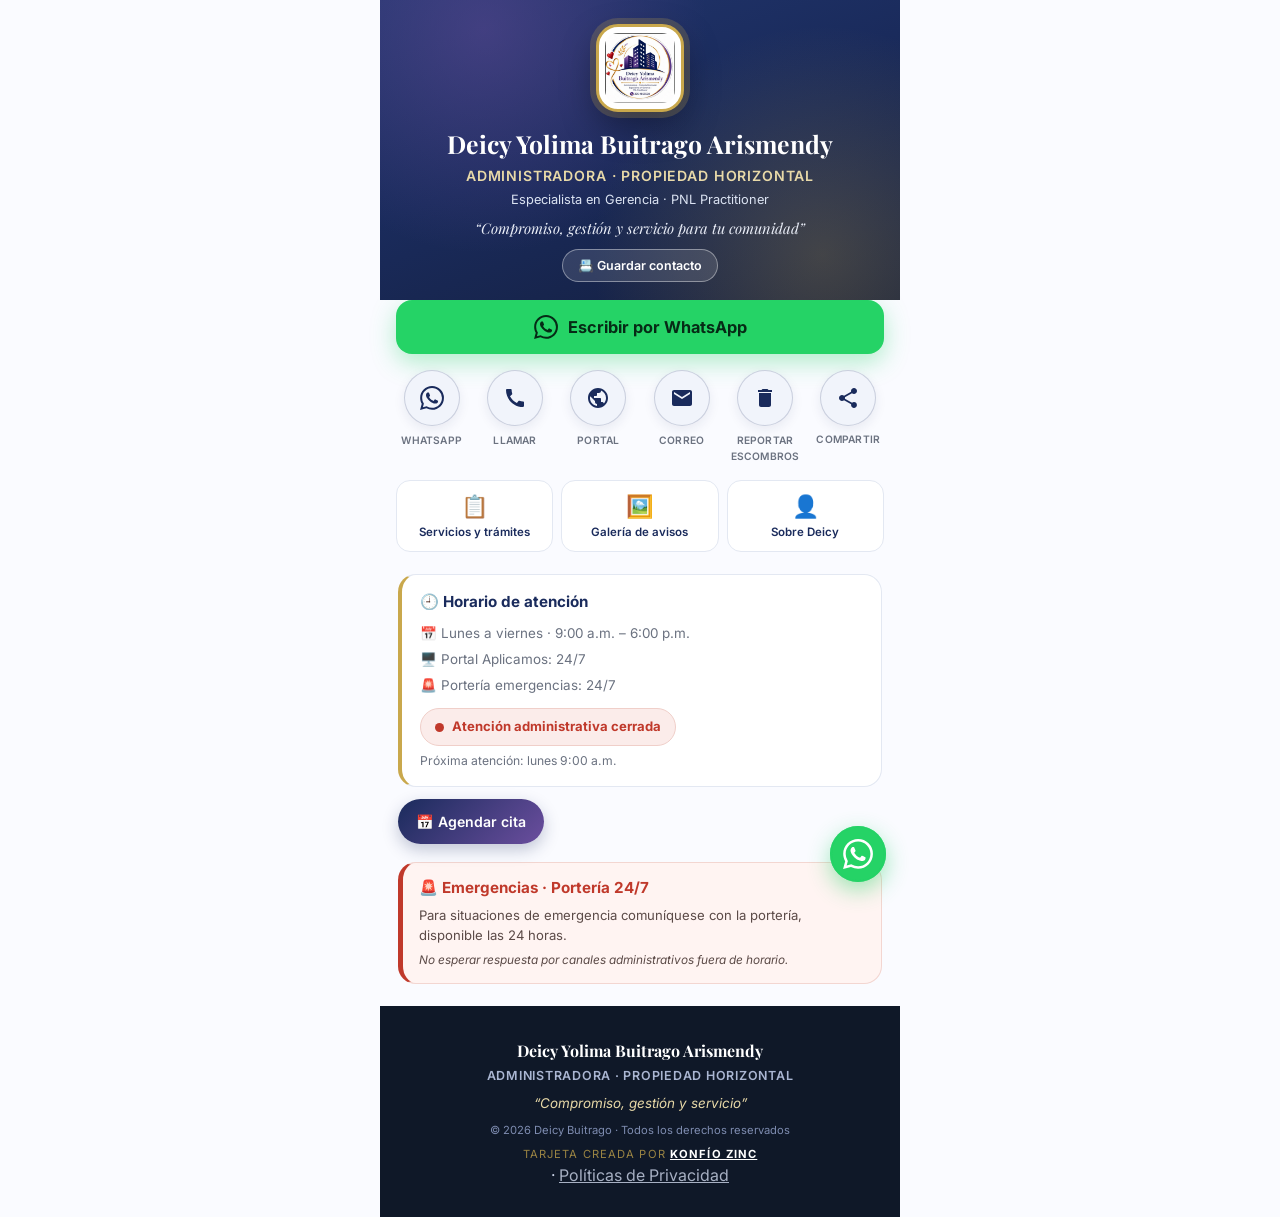
==== commit 53b58ec9: "fix(qa): marca de la agencia como enlace destacado en el pie (KZ-QA-CLIENTES-005)" ====
--- a/index.html
+++ b/index.html
@@ -115,7 +115,7 @@
     <div class="cargo">Administradora · Propiedad Horizontal</div>
     <div class="frase">“Compromiso, gestión y servicio”</div>
     <div class="copy">© <span id="anio"></span> Deicy Buitrago · Todos los derechos reservados</div>
-    <div class="konfio">Tarjeta creada por <a href="https://konfiozinc.github.io" target="_blank" rel="noopener">KONFÍO ZINC</a></div>
+    <div class="konfio">Tarjeta creada por <a href="https://konfiozinc.github.io" target="_blank" rel="noopener" style="color: #ffffff; text-decoration: underline; font-weight: bold;">KONFÍO ZINC</a></div>
   · <a href="https://konfiozinc.github.io/card/privacidad.html" style="color: inherit; text-decoration: underline; opacity: 0.8;">Políticas de Privacidad</a>
   </footer>
 
